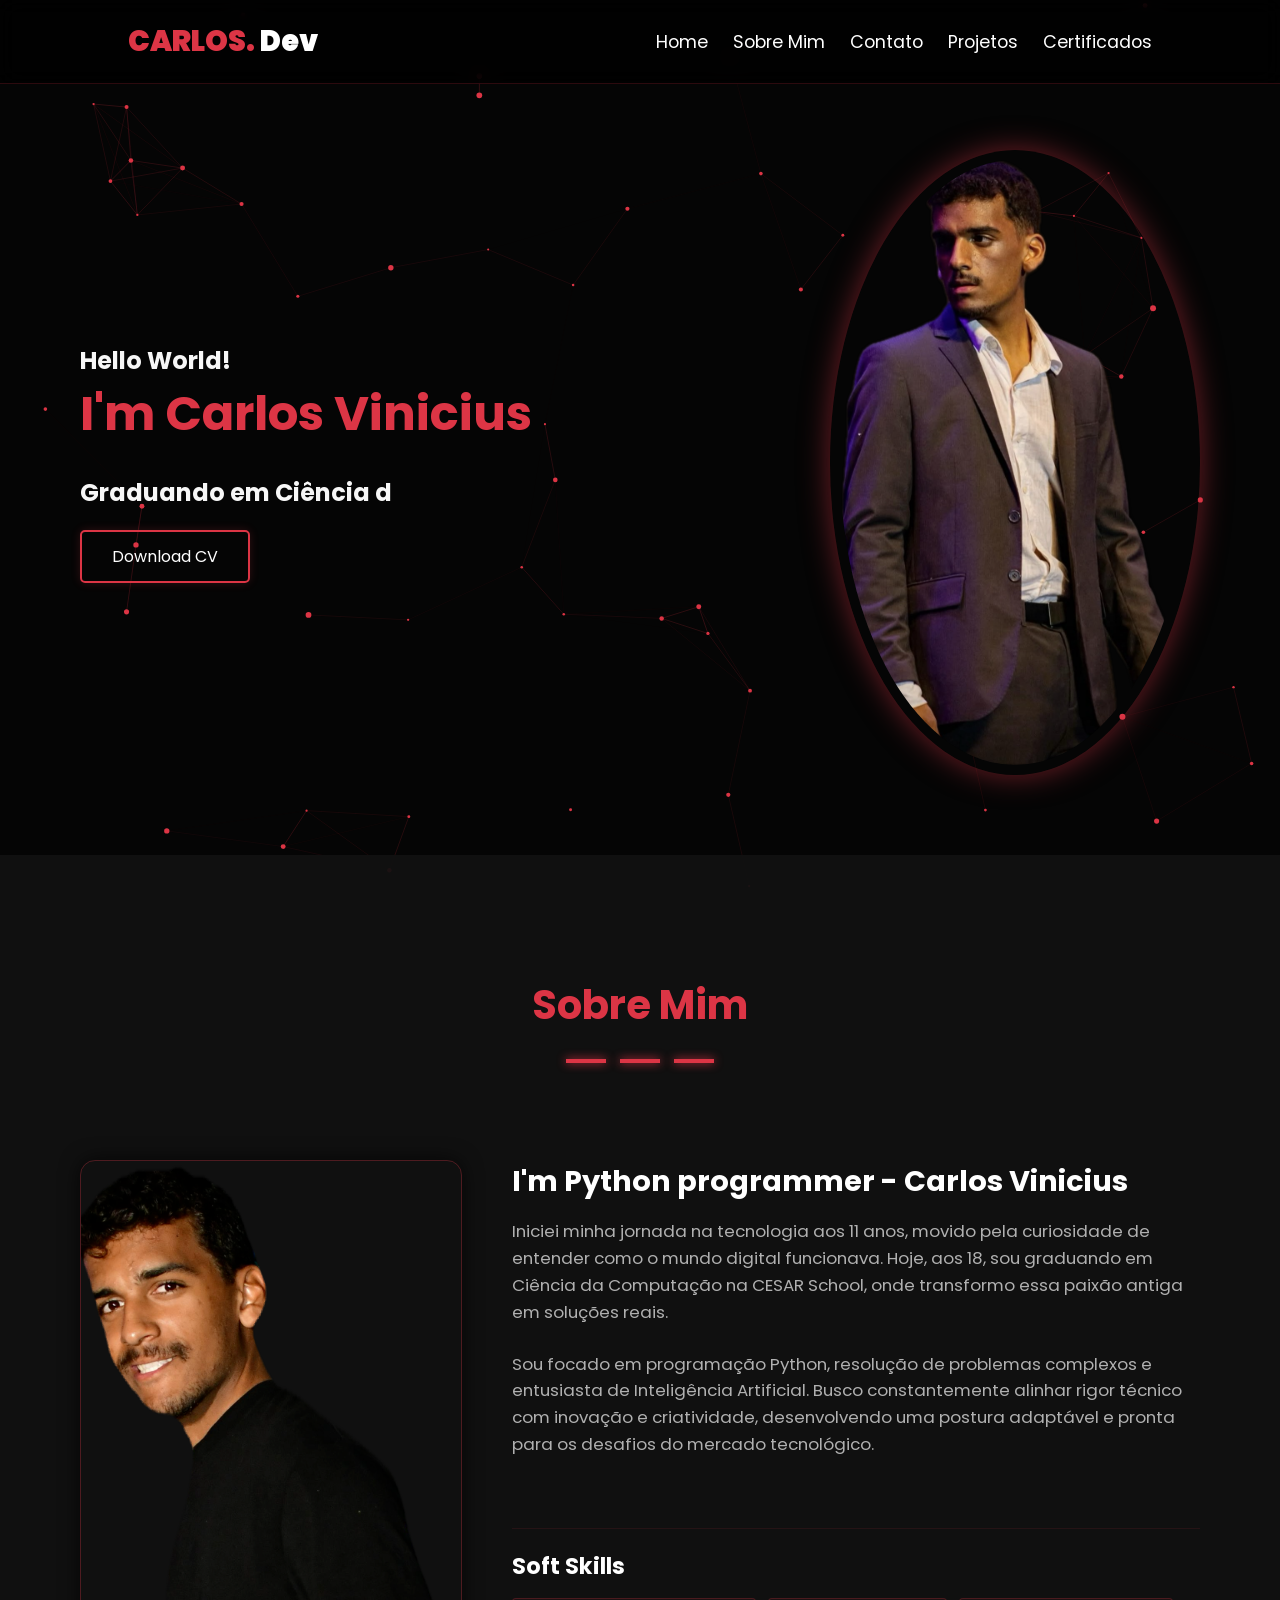
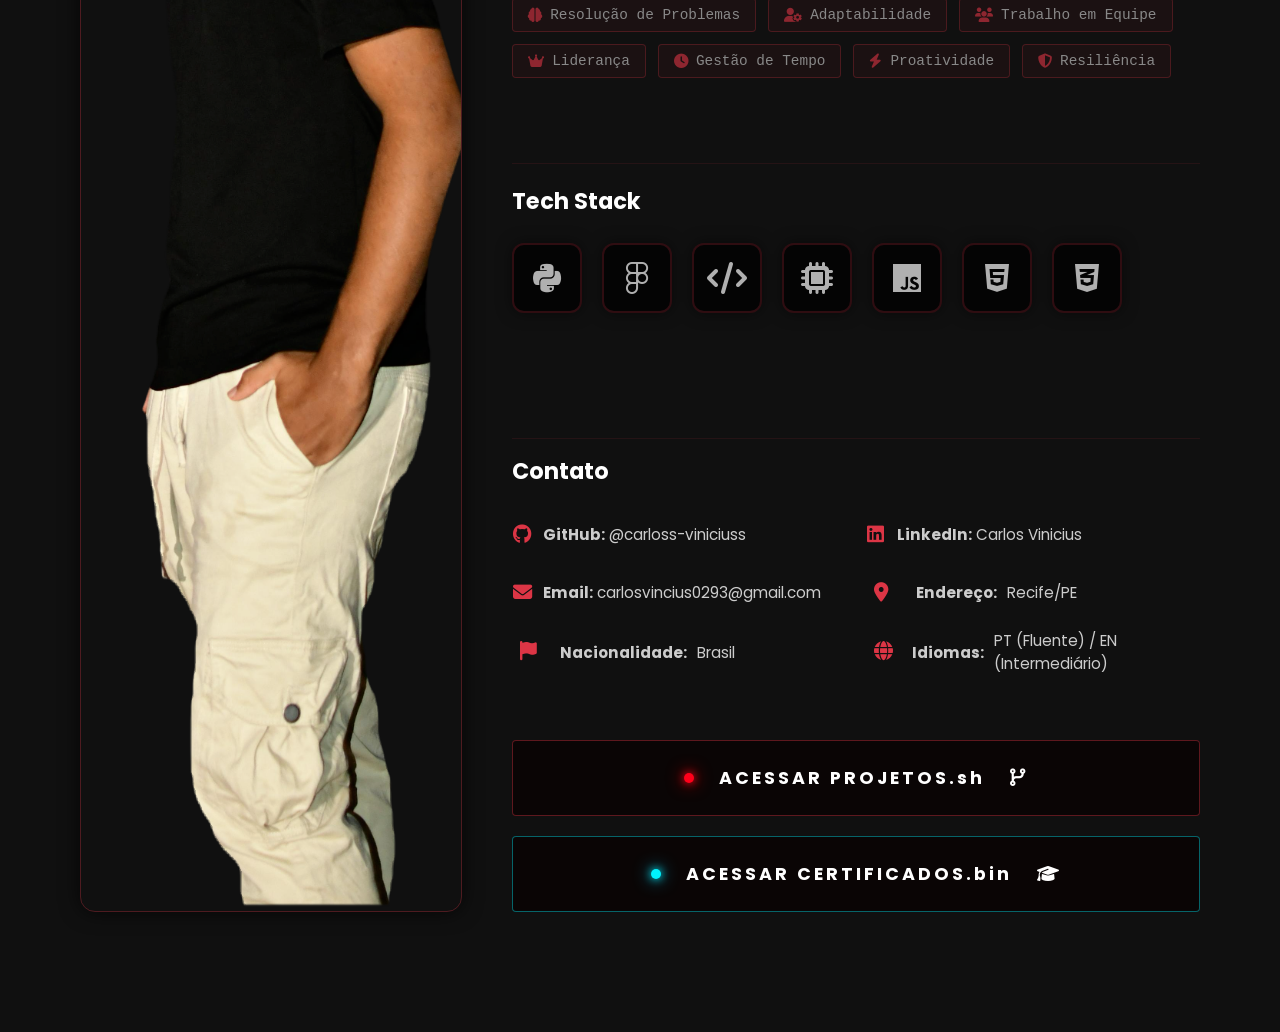
==== index.html @ eee38ee6 "ajuste no linkedin" ====
<!DOCTYPE html>
<html lang="pt-br">
<head>
    <meta charset="UTF-8">
    <meta name="viewport" content="width=device-width, initial-scale=1.0">
    <title>Portfólio | Carlos Vinicius</title>
    <link rel="stylesheet" href="style.css">
    <link rel="stylesheet" href="https://cdnjs.cloudflare.com/ajax/libs/font-awesome/6.4.2/css/all.min.css">
</head>

<body>
    <div class="page-overlay" id="pageOverlay">
        <div class="glitch-noise"></div>
        <div class="hacker-alert">SYSTEMA HACKEADO!_...</div>
    </div>

    <canvas id="cyber-bg"></canvas>

    <header>
        <h1>CARLOS. <span>Dev</span></h1>
        <nav>
            <ul class="navegacao-primaria">
                <li><a href="#home">Home</a></li>
                <li><a href="#alvo-sobre">Sobre Mim</a></li>
                <li><a href="#alvo-contato">Contato</a></li>
                <li><a href="projetos.html">Projetos</a></li>
                <li><a href="certificados.html">Certificados</a></li> 
            </ul>
        </nav>
    </header>

    <section id="home" aria-label="seção curriculo" class="section-div">
        <div>
            <h2>Hello World!</h2>
            <h1 class="digitando">I'm Carlos Vinicius</h1>
            <br>
            <h2 id="typed"></h2>
            <a href="#" class="btn-cv">Download CV</a>
        </div>
        <div class="foto-container">
            <img src="imagens/minhas fotos /1.PNG" alt="foto de perfil">
        </div>
    </section>

    <main>
        <article id="sobre" aria-label="seção sobre mim" class="sobre">
            
            <div class="sobre_titulo">
                <h1>Sobre Mim</h1>
                <div aria-label="Seção de botões">
                    <span></span>
                    <span></span>
                    <span></span>
                </div>
            </div>
            
            <div class="foto-container-sobre">
                <img src="imagens/minhas fotos /3.PNG" alt="minha foto">
            </div>

            <div class="sobre_conteudo">
                
                <div class="sobre_texto" id="sobre-texto-inicio">
                    
                    <div id="alvo-sobre" style="scroll-margin-top: 255px;"></div>
                    <h1>I'm Python programmer - Carlos Vinicius</h1>
                    <p>Iniciei minha jornada na tecnologia aos 11 anos, movido pela curiosidade de entender como o mundo digital funcionava. Hoje, aos 18, sou graduando em Ciência da Computação na CESAR School, onde transformo essa paixão antiga em soluções reais.</p>
                    <br>
                    <p>Sou focado em programação Python, resolução de problemas complexos e entusiasta de Inteligência Artificial. Busco constantemente alinhar rigor técnico com inovação e criatividade, desenvolvendo uma postura adaptável e pronta para os desafios do mercado tecnológico.</p>
                </div>
                
                <div class="skills-container" style="margin-top: 30px; margin-bottom: 15px;">
                    <h2 style="text-align: left; color: #fff; font-size: 1.4rem; margin-bottom: 15px;">Soft Skills</h2>
                    <div class="floating-icons" style="display: flex; flex-wrap: wrap; gap: 12px;">
                        <style>
                            .soft-skill-badge {
                                background: rgba(220, 53, 69, 0.05);
                                border: 1px solid rgba(220, 53, 69, 0.25);
                                color: #888;
                                padding: 8px 15px;
                                border-radius: 4px;
                                font-size: 0.9rem;
                                font-family: monospace;
                                transition: all 0.3s ease;
                                cursor: default;
                                display: inline-flex;
                                align-items: center;
                            }
                            .soft-skill-badge i {
                                color: rgba(220, 53, 69, 0.6);
                                margin-right: 8px;
                                transition: all 0.3s ease;
                            }
                            .soft-skill-badge:hover {
                                color: #fff !important;
                                background: rgba(220, 53, 69, 0.2) !important;
                                border-color: #dc3545 !important;
                                transform: translateY(-3px);
                                box-shadow: 0 0 12px rgba(220, 53, 69, 0.4);
                            }
                            .soft-skill-badge:hover i {
                                color: #ff4d5e !important;
                                text-shadow: 0 0 8px #dc3545;
                            }
                        </style>

                        <span class="soft-skill-badge"><i class="fa-solid fa-brain"></i> Resolução de Problemas</span>
                        <span class="soft-skill-badge"><i class="fa-solid fa-user-gear"></i> Adaptabilidade</span>
                        <span class="soft-skill-badge"><i class="fa-solid fa-users"></i> Trabalho em Equipe</span>
                        <span class="soft-skill-badge"><i class="fa-solid fa-crown"></i> Liderança</span>
                        <span class="soft-skill-badge"><i class="fa-solid fa-clock"></i> Gestão de Tempo</span>
                        <span class="soft-skill-badge"><i class="fa-solid fa-bolt"></i> Proatividade</span>
                        <span class="soft-skill-badge"><i class="fa-solid fa-shield-halved"></i> Resiliência</span>
                    </div>
                </div>

                <div class="skills-container" style="margin-bottom: 25px;">
                    <h2>Tech Stack</h2>
                    <div class="floating-icons">
                        <div class="icon-box" data-name="Python"><i class="fa-brands fa-python"></i></div>
                        <div class="icon-box" data-name="Figma"><i class="fa-brands fa-figma"></i></div>
                        <div class="icon-box" data-name="VS Code"><i class="fa-solid fa-code"></i></div>
                        <div class="icon-box" data-name="Arduino"><i class="fa-solid fa-microchip"></i></div>
                        <div class="icon-box" data-name="JavaScript"><i class="fa-brands fa-js"></i></div>
                        <div class="icon-box" data-name="HTML5"><i class="fa-brands fa-html5"></i></div>
                        <div class="icon-box" data-name="CSS3"><i class="fa-brands fa-css3-alt"></i></div>
                    </div>
                </div>
                
                <div id="alvo-contato" style="scroll-margin-top: 130px;"></div>

                <div class="skills-container" id="contato-inicio" style="border-top: 1px solid rgba(220, 53, 69, 0.1); padding-top: 15px; margin-top: 0px;">
                    <h2 style="text-align: left; color: #fff; font-size: 1.4rem;">Contato</h2>
                </div>
                
                <div class="sobre_info" style="border-top: none; padding-top: 0; margin-top: -35px;">
                    <style>
                        .contato-link {
                            color: inherit;
                            text-decoration: none;
                            transition: all 0.3s ease;
                            display: inline-flex;
                            align-items: center;
                            padding: 4px 8px;
                            border-radius: 4px;
                            border: 1px solid transparent;
                        }
                        .contato-link i {
                            margin-right: 10px !important; 
                            transition: all 0.3s ease;
                        }
                        .wpp-hover:hover {
                            color: #25d366 !important;
                            background: rgba(37, 211, 102, 0.1);
                            border-color: rgba(37, 211, 102, 0.4);
                            box-shadow: 0 0 10px rgba(37, 211, 102, 0.3);
                            transform: translateX(5px);
                        }
                        .wpp-hover:hover i {
                            color: #25d366 !important;
                            text-shadow: 0 0 8px #25d366;
                        }
                        .email-hover:hover {
                            color: #00bcff !important;
                            background: rgba(0, 188, 255, 0.1);
                            border-color: rgba(0, 188, 255, 0.4);
                            box-shadow: 0 0 10px rgba(0, 188, 255, 0.3);
                            transform: translateX(5px);
                        }
                        .email-hover:hover i {
                            color: #00bcff !important;
                            text-shadow: 0 0 8px #00bcff;
                        }
                    
                        .github-hover:hover {
                            color: #c9d1d9 !important;
                            background: rgba(137, 87, 229, 0.12);
                            border-color: #8957e5;
                            box-shadow: 0 0 12px rgba(137, 87, 229, 0.35);
                            transform: translateX(5px);
                        }

                        .github-hover:hover i {
                            color: #8957e5 !important;
                            text-shadow: 0 0 8px rgba(137, 87, 229, 0.5);
                        }

                        .linkedin-hover:hover {
                            color: #0A66C2 !important;
                            background: rgba(10,102,194,0.1);
                            border-color: rgba(10,102,194,0.4);
                            box-shadow: 0 0 10px rgba(10,102,194,0.3);
                            transform: translateX(5px);
                        }

                        .linkedin-hover:hover i {
                            color: #0A66C2 !important;
                            text-shadow: 0 0 8px #0A66C2;
                        }
                        </style>

                        <p style="margin-left: -8px; margin-bottom: 5px;">
                            <a href="https://github.com/carloss-viniciuss"
                            target="_blank"
                            rel="noopener noreferrer"
                            class="contato-link github-hover"
                            title="GitHub">
                                <i class="fa-brands fa-github"></i>
                                <strong>GitHub:</strong>&nbsp;@carloss-viniciuss
                            </a>
                        </p>

                        <p style="margin-left: -8px; margin-bottom: 5px;">
                            <a href="https://www.linkedin.com/in/carlos-viniciuss"
                            target="_blank"
                            rel="noopener noreferrer"
                            class="contato-link linkedin-hover"
                            title="LinkedIn">
                                <i class="fa-brands fa-linkedin"></i>
                                <strong>LinkedIn:</strong>&nbsp;Carlos Vinicius
                            </a>
                        </p>

                        <p style="margin-left: -8px; margin-top: 0;">
                            <a href="mailto:carlosvincius0293@gmail.com"
                            target="_blank"
                            rel="noopener noreferrer"
                            class="contato-link email-hover"
                            title="Enviar E-mail">
                                <i class="fa-solid fa-envelope"></i>
                                <strong>Email:</strong>&nbsp;carlosvincius0293@gmail.com
                            </a>
                        </p>
                        
                        <p style="padding-left: 8px;"><i class="fa-solid fa-location-dot" style="margin-right: 12px;"></i> <strong>Endereço:</strong>Recife/PE</p>
                        <p style="padding-left: 8px;"><i class="fa-solid fa-flag" style="margin-right: 10px;"></i> <strong>Nacionalidade:</strong> Brasil</p>
                        <p style="padding-left: 8px;"><i class="fa-solid fa-globe" style="margin-right: 9px;"></i> <strong>Idiomas:</strong> PT (Fluente) / EN (Intermediário)</p>


            </div>

            <div class="projetos-actions" style="margin-top: 25px;">
                    <a href="projetos.html" class="btn-tatico-hub">
                        <span class="btn-led"></span>
                        <span class="btn-text">ACESSAR PROJETOS.sh</span>
                        <i class="fa-solid fa-code-branch"></i>
                    </a>

                    <a href="certificados.html" class="btn-tatico-hub btn-secundario-cyber">
                        <span class="btn-led led-azul"></span>
                        <span class="btn-text">ACESSAR CERTIFICADOS.bin</span>
                        <i class="fa-solid fa-graduation-cap"></i>
                    </a>
                </div>

            </div> 
        </article>
    </main>

    <script src="script.js"></script>
</body>
</html>
---- style.css ----
/* ==========================================================================
   MINHAS CONFIGURAÇÕES GERAIS E RESET DE PADDING/MARGIN
   ========================================================================== */
@import url('https://fonts.googleapis.com/css2?family=Poppins:wght=200;300;400;700;900&display=swap');

* {
    padding: 0;
    margin: 0;
    box-sizing: border-box; /* Garante que a borda e o padding não quebrem a largura dos elementos */
    list-style: none; /* Arranca aquelas bolinhas feias de listas (ul) */
    text-decoration: none; /* Remove o sublinhado padrão de links (a) */
    font-family: 'Poppins', sans-serif; /* Minha fonte principal do site */
    scroll-behavior: smooth; /* Deixa o efeito de rolagem da tela suave ao clicar no menu */
}

body {
    background-color: #050505; /* Fundo quase totalmente preto para destacar o tema dark */
    color: #fff; /* Texto padrão branco */
    overflow-x: hidden; /* Evita que o site crie aquela barra de rolagem horizontal horrorosa */
}

/* ==========================================================================
   MEU CANVAS DE FUNDO (PARTÍCULAS GERADAS VIA JS)
   ========================================================================== */
#cyber-bg {
    position: fixed; /* Fixa o fundo na tela para ele não rodar junto com o scroll */
    top: 0;
    left: 0;
    width: 100vw;
    height: 100vh;
    z-index: -1; /* Joga para trás de absolutamente tudo no site */
    pointer-events: none; /* Faz o mouse ignorar o canvas (consegue clicar nos links por cima dele) */
}

/* ==========================================================================
   HEADER (BARRA DE NAVEGAÇÃO SUPERIOR FIXED)
   ========================================================================== */
header {
    background-color: rgba(0, 0, 0, 0.8); /* Fundo preto com transparência para o efeito blur */
    backdrop-filter: blur(10px); /* Efeito de vidro jateado (desfoca o que passa por trás) */
    padding: 20px 10%; /* Espaçamento interno nas laterais para alinhar o conteúdo */
    display: flex;
    align-items: center;
    justify-content: space-between; /* Joga a logo para a esquerda e o menu para a direita */
    position: fixed; /* Deixa o menu grudado no topo ao rolar a página */
    top: 0;
    width: 100%;
    z-index: 100; /* Garante que o menu sempre fique por cima do resto do conteúdo */
    border-bottom: 1px solid rgba(220, 53, 69, 0.2); /* Linha vermelha bem sutil no fundo do menu */
}

header h1 {
    color: #dc3545; /* Cor vermelha principal do meu portfólio */
    font-size: 1.8rem;
    font-weight: 900; /* Deixa a fonte bem grossa e marcante */
}

header span {
    color: #fff; /* Parte ".Dev" da logo em branco */
}

header .navegacao-primaria {
    display: flex;
    gap: 25px; /* Espaço exato entre cada link do menu */
}

header .navegacao-primaria li a {
    color: #fff;
    font-size: 1.1rem;
    position: relative;
    padding: 5px 0;
    transition: color 0.3s; /* Suaviza a troca de cor no hover */
}

/* Efeito futurista de linha neon que expande debaixo do menu */
header .navegacao-primaria li a::after {
    content: '';
    position: absolute;
    width: 0; /* Começa zerada (invisível) */
    height: 20px;
    bottom: -2px;
    left: 0;
    background-color: #dc3545;
    transition: all 0.3s ease-in-out; /* Controla a velocidade da expansão */
    z-index: -1;
    opacity: 0;
}

header .navegacao-primaria li a:hover {
    color: #fff;
}

/* Quando passa o mouse, a linha do menu estica até 100% e ganha brilho */
header .navegacao-primaria li a:hover::after {
    width: 100%;
    height: 2px;
    opacity: 1;
    box-shadow: 0 0 10px #dc3545; /* Brilho neon na linha */
}

/* ==========================================================================
   SEÇÃO HOME (BOAS-VINDAS E APRESENTAÇÃO PRINCIPAL)
   ========================================================================== */
.section-div {
    animation: inicializar .7s forwards; /* Dispara a animação de surgir de cima para baixo */
    display: flex;
    justify-content: space-between;
    align-items: center;
    max-width: 1200px;
    margin: 0 auto;
    padding: 150px 40px 80px 40px; /* Padding de 150px no topo para o menu fixo não cobrir as frases */
    min-height: 80vh;
}

.section-div div h2 {
    font-weight: 700;
    color: #f7f7f7;
}

.section-div .digitando {
    color: #dc3545;
    font-size: 3rem;
}

/* Meu botão clássico de Download de Currículo */
.btn-cv {
    display: inline-block;
    margin-top: 20px;
    color: #fff;
    padding: 12px 30px;
    border-radius: 5px;
    border: 2px solid #dc3545;
    background: transparent;
    transition: 0.3s;
    box-shadow: 0 0 10px rgba(220, 53, 69, 0.2); /* Sombra interna vermelha de leve */
}

/* Efeito de preenchimento e elevação do botão ao passar o mouse */
.btn-cv:hover {
    background-color: #dc3545;
    box-shadow: 0 0 20px #dc3545; /* Brilho expande no hover */
    transform: translateY(-3px); /* Sobe o botão em 3 pixels (efeito flutuante) */
}

/* Efeito de pulso neon na moldura da minha foto redonda */
.foto-container {
    position: relative;
    border-radius: 50%;
    padding: 10px;
    box-shadow: 0 0 30px rgba(220, 53, 69, 0.5);
    animation: pulsoNeon 3s infinite ease-in-out; /* Faz o brilho pulsar infinitamente */
}

.foto-container img {
    max-width: 350px;
    border-radius: 50%;
    display: block;
}

/* ==========================================================================
   SEÇÃO SOBRE MIM e ARTIGOS DE CONTEÚDO
   ========================================================================== */
main {
    background-color: rgba(17, 17, 17, 0.95); /* Fundo um pouco mais claro que o body para criar camadas */
    padding: 80px 0;
}

.sobre {
    max-width: 1200px;
    margin: 0 auto;
    display: grid;
    grid-template-columns: 1fr 1.8fr; /* Divide em duas colunas assimétricas (foto menor, textos maiores) */
    gap: 50px;
    padding: 40px;
    align-items: stretch; /* Garante que os blocos fiquem emparelhados de forma simétrica */
}

.sobre_titulo {
    grid-column: 1 / -1; /* Força o título a ocupar as duas colunas do grid (centralizado no topo) */
    text-align: center;
    margin-bottom: 40px;
}

.sobre_titulo h1 {
    font-size: 2.5rem;
    color: #dc3545;
    margin-bottom: 10px;
}

/* Aqueles tracinhos de detalhe decorativo abaixo do título da seção */
.sobre_titulo span {
    display: inline-block;
    height: 4px;
    width: 40px;
    background-color: #dc3545;
    margin: 0 5px;
    box-shadow: 0 0 10px #dc3545;
}

/* Estilização da foto de perfil quadrada de dentro do Sobre Mim */
.foto-container-sobre img {
    width: 100%;
    height: 100%;
    object-fit: cover; /* Recorta e adapta a imagem para não distorcer o rosto */
    object-position: center;
    border-radius: 15px;
    border: 1px solid rgba(220, 53, 69, 0.3);
    box-shadow: 0 0 20px rgba(0, 0, 0, 0.7);
}

.sobre_conteudo {
    display: flex;
    flex-direction: column;
    gap: 40px; /* Organiza os blocos internos em pilha vertical com espaçamento constante */
}

.sobre_texto h1 {
    font-size: 1.8rem;
    color: #fff;
    margin-bottom: 15px;
}

.sobre_texto p {
    color: #b0b0b0; /* Tom cinza claro para a leitura dos parágrafos ficar confortável */
    line-height: 1.6; /* Aumenta o espaçamento entre as linhas do texto */
    font-size: 1.05rem;
}

/* Painel de dados pessoais (Telefone, e-mail, etc) organizado em duas colunas */
.sobre_info {
    display: grid;
    grid-template-columns: 1fr 1fr; /* Divide os dados em duas colunas de tamanhos iguais */
    gap: 20px;
    border-top: 1px solid rgba(220, 53, 69, 0.1); /* Divisor sutil no topo do bloco */
    padding-top: 20px;
}

.sobre_info p {
    font-size: 0.95rem;
    color: #ccc;
    display: flex;
    align-items: center;
    gap: 10px;
}

.sobre_info i {
    color: #dc3545; /* Ícones dos dados de contato em vermelho */
    font-size: 1.2rem;
    width: 20px; /* Fixa uma largura para os textos começarem todos na mesma coluna horizontal */
}

/* ==========================================================================
   MEUS CONTAINERS DE SKILLS (TECH STACK / HARD SKILLS)
   ========================================================================== */
.skills-container {
    margin-top: 10px;
    border-top: 1px solid rgba(220, 53, 69, 0.1);
    padding-top: 20px;
}

.skills-container h2 {
    color: #fff;
    font-size: 1.4rem;
    margin-bottom: 25px;
    text-align: left;
}

.floating-icons {
    display: flex;
    justify-content: flex-start;
    gap: 20px;
    flex-wrap: wrap; /* Permite que os ícones quebrem de linha se a tela for pequena */
    padding-bottom: 20px;
}

/* Caixinhas escuras individuais onde ficam as marcas das tecnologias (Python, JS, etc) */
.icon-box {
    background: rgba(0, 0, 0, 0.7);
    border: 2px solid rgba(220, 53, 69, 0.2);
    border-radius: 12px;
    width: 70px;
    height: 70px;
    display: flex;
    justify-content: center;
    align-items: center;
    position: relative;
    box-shadow: 0 0 15px rgba(0, 0, 0, 0.5);
    transition: all 0.4s ease;
    cursor: pointer;
    animation: flutuar 4s ease-in-out infinite; /* Efeito eterno de flutuação em onda */
}

.icon-box i {
    font-size: 2rem;
    color: #b0b0b0; /* Ícones começam cinza e sem brilho */
    transition: all 0.3s ease;
}

/* Efeito de acendimento neon ao passar o mouse na caixinha da skill */
.icon-box:hover {
    border-color: #dc3545; /* Acende a borda em vermelho */
    box-shadow: 0 0 20px rgba(220, 53, 69, 0.6); /* Cria o reflexo vermelho em volta */
    transform: scale(1.1) translateY(-5px) !important; /* Aumenta e sobe o card na marra */
}

.icon-box:hover i {
    color: #dc3545; /* O logo da tecnologia fica vermelho */
    text-shadow: 0 0 8px #dc3545; /* Brilho neon interno no próprio ícone */
}

/* Cria aquela tag flutuante com o nome da skill que aparece abaixo do card no hover */
.icon-box::after {
    content: attr(data-name); /* Puxa o texto direto do atributo 'data-name' que configurei no HTML */
    position: absolute;
    bottom: -25px;
    font-size: 0.75rem;
    color: #dc3545;
    opacity: 0; /* Começa invisível */
    transition: 0.3s;
    font-weight: 700;
}

.icon-box:hover::after {
    opacity: 1; /* Torna o texto legível no hover */
}

/* Truque de delay: descompassa o tempo da animação de cada card para criar o efeito de onda fluida */
.icon-box:nth-child(1) { animation-delay: 0s; }
.icon-box:nth-child(2) { animation-delay: 0.4s; }
.icon-box:nth-child(3) { animation-delay: 0.8s; }
.icon-box:nth-child(4) { animation-delay: 1.2s; }
.icon-box:nth-child(5) { animation-delay: 1.6s; }
.icon-box:nth-child(6) { animation-delay: 2s; }
.icon-box:nth-child(7) { animation-delay: 2.4s; }

/* ==========================================================================
   ESTILO DO BOTÃO ANTIGO DE PROJETOS (Mantido para compatibilidade histórica do tema)
   ========================================================================== */
.projetos-link-container {
    margin-top: 30px;
    border-top: 1px solid rgba(220, 53, 69, 0.1);
    padding-top: 30px;
    width: 100%;
}

.btn-projetos-grande {
    display: flex;
    align-items: center;
    justify-content: center;
    gap: 15px;
    width: 100%;
    padding: 22px;
    background: rgba(220, 53, 69, 0.03);
    border: 2px solid #dc3545;
    border-radius: 12px;
    color: #fff;
    font-size: 1.25rem;
    font-weight: 700;
    letter-spacing: 2px;
    transition: all 0.4s ease;
    box-shadow: 0 0 15px rgba(220, 53, 69, 0.15);
    cursor: pointer;
}

.btn-projetos-grande i {
    font-size: 1.4rem;
    color: #dc3545;
    transition: all 0.4s ease;
}

.btn-projetos-grande:hover {
    background: #dc3545;
    box-shadow: 0 0 30px #dc3545;
    transform: translateY(-4px);
}

.btn-projetos-grande:hover i {
    color: #fff;
}

/* ==========================================================================
   MINHAS MARGENS TÁTICAS PARA AJUSTAR O ALVO DOS LINKS DE SCROLL INTERNO
   ========================================================================== */
/* Evita que o cabeçalho fixo tampe o início dos títulos ao usar links com '#' */
#alvo-sobre {
    display: block;
    position: relative;
    scroll-margin-top: 140px; 
}

#alvo-contato {
    display: block;
    position: relative;
    scroll-margin-top: 250px; 
}

/* ==========================================================================
   ESTRUTURA DO GLITCH SCREEN: MEU SISTEMA DE TRANSIÇÃO HACKER TERMINAL
   ========================================================================== */
.page-overlay {
    position: fixed;
    inset: 0;
    z-index: 99999; /* Fica acima de qualquer menu ou elemento do site */
    background: transparent;
    pointer-events: none; /* Bloqueado por padrão para conseguir mexer no site normalmente */
    overflow: hidden;
    transition: background 0.2s ease;
}

/* Injetado via JavaScript quando o usuário clica para mudar de página */
.page-overlay.ativo {
    background: #020202; /* Escurece a tela totalmente */
    pointer-events: all; /* Trava todos os cliques do usuário no site (indisponibiliza o sistema) */
}

/* Efeito de linhas horizontais de TV velha e ruído cromático analógico */
.glitch-noise {
    position: absolute;
    inset: 0;
    background: linear-gradient(rgba(18, 16, 16, 0) 50%, rgba(0, 0, 0, 0.25) 50%), 
                linear-gradient(90deg, rgba(255, 0, 0, 0.06), rgba(0, 255, 0, 0.02), rgba(0, 0, 255, 0.06));
    background-size: 100% 4px, 6px 100%; /* Tamanho das linhas de interferência */
    opacity: 0;
}

.page-overlay.ativo .glitch-noise {
    opacity: 1;
    animation: noise-move 0.2s infinite; /* Faz a estática se mover freneticamente */
}

/* Centralização perfeita do painel de aviso de invasão de sistema */
.hacker-alert {
    position: absolute;
    top: 50%; left: 50%;
    transform: translate(-50%, -50%) scale(0.8);
    font-family: 'Courier New', Courier, monospace; /* Fonte estilo terminal de comandos */
    font-size: 2.2rem;
    color: #ff001a;
    font-weight: bold;
    text-shadow: 0 0 15px #ff001a;
    letter-spacing: 5px;
    opacity: 0;
    text-transform: uppercase;
    z-index: 999999;
}

/* Disparado junto com a ativação do blackout */
.page-overlay.ativo .hacker-alert {
    opacity: 1;
    transform: translate(-50%, -50%) scale(1);
    animation: flash-text 0.15s infinite alternate; /* Faz o aviso piscar em ritmo de curto-circuito */
}

/* Injetado no <body> via JS para chacoalhar a tela e mudar as cores do site na hora do clique */
.body-glitch-active {
    animation: screen-shake 0.3s cubic-bezier(.36,.07,.19,.97) both infinite;
    transform: translate3d(0, 0, 0);
    backface-visibility: hidden;
    filter: invert(0.1) sepia(0.2) saturate(2) hue-rotate(330deg); /* Altera radicalmente a paleta de cores para o vermelho instável */
}

/* ==========================================================================
   CONTEÚDO FINAL: MEUS BOTÕES TÁTICOS GIGANTES DE PROJETOS E CERTIFICADOS
   ========================================================================== */

/* Caixa mãe que empilha verticalmente os botões .sh e .bin */
.projetos-actions {
    display: flex;
    flex-direction: column; 
    align-items: center;    
    gap: 20px;              
    margin-top: 60px; 
    width: 100%; 
}

/* DNA base dos dois botões de navegação avançada do portfólio */
.btn-tatico-hub {
    display: inline-flex;
    align-items: center;
    justify-content: center; 
    gap: 25px; 
    padding: 24px 40px; 
    background: rgba(10, 5, 5, 0.9);
    border: 1px solid rgba(220, 53, 69, 0.4);
    color: #fff;
    text-decoration: none;
    font-family: 'Courier New', Courier, monospace; /* Aparência de console militar/hacker */
    font-size: 1.1rem; 
    font-weight: bold;
    letter-spacing: 3px; 
    border-radius: 4px;
    position: relative;
    transition: all 0.3s ease;
    width: 100%;       
    max-width: 750px; /* Impede os botões de estourarem o tamanho estético ideal em monitores ultra-wide */
    box-sizing: border-box;
}

/* Comportamentos do Botão 1: Projetos.sh (Tema Vermelho) */
.btn-tatico-hub:not(.btn-secundario-cyber):hover {
    border-color: #ff001a;
    box-shadow: 0 0 25px rgba(255, 0, 26, 0.25);
    transform: translateY(-2px);
}

/* Comportamentos do Botão 2: Certificados.bin (Tema Azul Ciano Futurista) */
.btn-secundario-cyber {
    border-color: rgba(0, 242, 254, 0.4);
}

.btn-secundario-cyber:hover {
    border-color: #00f2fe;
    box-shadow: 0 0 25px rgba(0, 242, 254, 0.25);
    transform: translateY(-2px);
}

/* ==========================================================================
   SISTEMA DE LEDS NEON EMBUTIDOS NOS BOTÕES (MECÂNICA DE RENDER DO TEMA)
   ========================================================================== */

/* LED Vermelho padrão do painel */
.btn-led {
    width: 10px; 
    height: 10px;
    background: #ff001a;
    border-radius: 50%;
    box-shadow: 0 0 8px #ff001a, 0 0 18px #ff0000; /* Camada dupla de neon para intensificar a emissão de luz */
    animation: pulse-led 1.5s infinite alternate;
    transition: all 0.3s ease;
}

/* Sobrecarga do LED vermelho ao passar o mouse: a lâmpada esquenta para branco e o neon explode de brilho */
.btn-tatico-hub:not(.btn-secundario-cyber):hover .btn-led {
    background: #fff; 
    box-shadow: 0 0 12px #ff001a, 0 0 25px #ff0000, 0 0 40px #ff0000;
}

/* LED Ciano do painel de certificados */
.btn-led.led-azul {
    background: #00f2fe;
    box-shadow: 0 0 8px #00f2fe, 0 0 18px #00c6ff;
}

/* Sobrecarga do LED azul no hover do botão de certificados */
.btn-secundario-cyber:hover .led-azul {
    background: #fff; 
    box-shadow: 0 0 12px #00f2fe, 0 0 25px #00f2fe, 0 0 40px #00c6ff;
}

/* ==========================================================================
   LÓGICA MATEMÁTICA E TIMING DAS ANIMAÇÕES (KEYFRAMES)
   ========================================================================== */

/* Cria o efeito levitando suave dos cards de tecnologia */
@keyframes flutuar {
    0%, 100% { transform: translateY(0); }
    50% { transform: translateY(-8px); } /* Sobe 8px de forma amortecida */
}

/* Efeito de queda controlada e ganho de opacidade para carregar a home */
@keyframes inicializar {
    from { opacity: 0; transform: translateY(-30px); }
    to { opacity: 1; transform: translateY(0); }
}

/* Controle do pulso radial da minha foto principal */
@keyframes pulsoNeon {
    0%, 100% { box-shadow: 0 0 20px rgba(220, 53, 69, 0.4); transform: scale(1); }
    50% { box-shadow: 0 0 40px rgba(220, 53, 69, 0.8); transform: scale(1.02); }
}

/* Coordenadas aleatórias 3D para chacoalhar violentamente o site no efeito de quebra de sistema */
@keyframes screen-shake {
    10%, 90% { transform: translate3d(-2px, 1px, 0) rotate(0.5deg); }
    20%, 80% { transform: translate3d(4px, -2px, 0) rotate(-0.5deg); }
    30%, 50%, 70% { transform: translate3d(-5px, 3px, 0) scale(1.01); }
    40%, 60% { transform: translate3d(5px, -1px, 0) rotate(1deg); }
}

/* Deslocamento infinito da textura de estática e ruído analógico */
@keyframes noise-move {
    0% { background-position: 0 0; }
    100% { background-position: 10px 20px; }
}

/* Controle do piscado de luz e sombra do alerta de invasão */
@keyframes flash-text {
    0% { opacity: 0.2; text-shadow: 0 0 5px #ff001a; }
    100% { opacity: 1; text-shadow: 0 0 20px #ff001a, 0 0 30px #ff0000; }
}

/* Escalonamento sutil e variação de brilho das lâmpadas de LED quando em repouso */
@keyframes pulse-led {
    0% { opacity: 0.5; transform: scale(0.95); }
    100% { opacity: 1; transform: scale(1.05); }
}
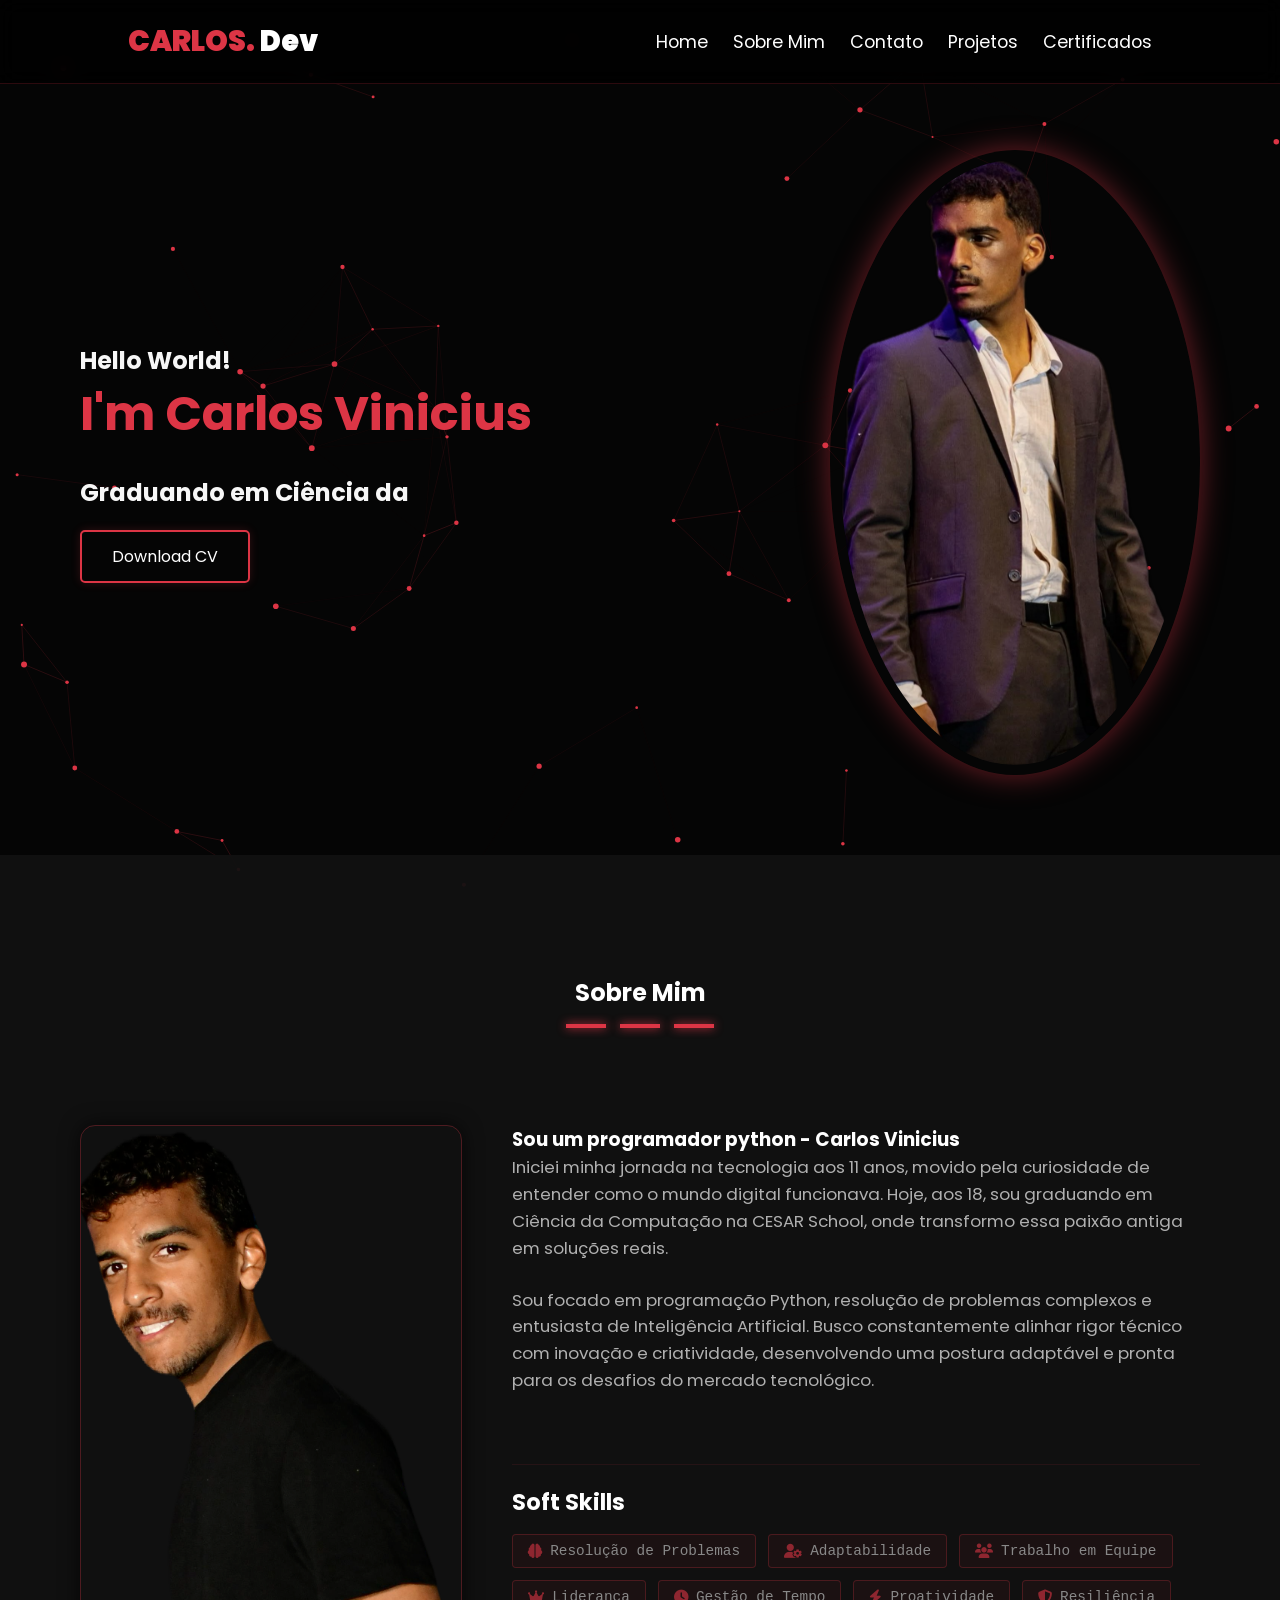
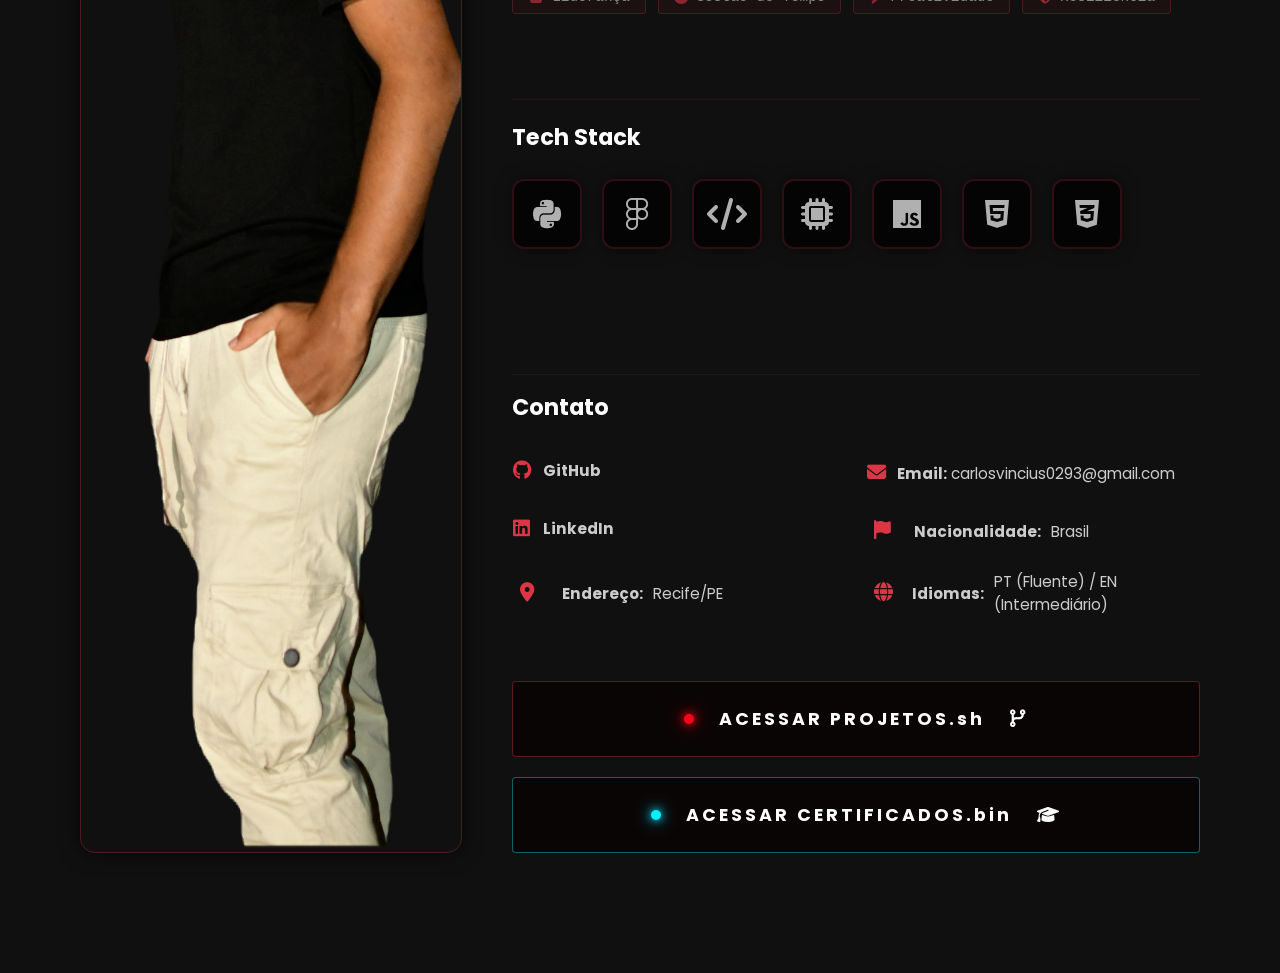
==== commit 29e54c40: "correçao de erros" ====
--- a/index.html
+++ b/index.html
@@ -32,13 +32,13 @@
     <section id="home" aria-label="seção curriculo" class="section-div">
         <div>
             <h2>Hello World!</h2>
-            <h1 class="digitando">I'm Carlos Vinicius</h1>
+            <h2 class="digitando">I'm Carlos Vinicius</h3>
             <br>
             <h2 id="typed"></h2>
             <a href="#" class="btn-cv">Download CV</a>
         </div>
         <div class="foto-container">
-            <img src="imagens/minhas fotos /1.PNG" alt="foto de perfil">
+            <img src="imagens/minhas_fotos /1.PNG" alt="foto de perfil">
         </div>
     </section>
 
@@ -46,8 +46,8 @@
         <article id="sobre" aria-label="seção sobre mim" class="sobre">
             
             <div class="sobre_titulo">
-                <h1>Sobre Mim</h1>
-                <div aria-label="Seção de botões">
+                <h2>Sobre Mim</h1>
+               <div role="group" aria-label="Seção de botões">
                     <span></span>
                     <span></span>
                     <span></span>
@@ -55,7 +55,7 @@
             </div>
             
             <div class="foto-container-sobre">
-                <img src="imagens/minhas fotos /3.PNG" alt="minha foto">
+                <img src="imagens/minhas_fotos /3.PNG" alt="minha foto">
             </div>
 
             <div class="sobre_conteudo">
@@ -63,7 +63,7 @@
                 <div class="sobre_texto" id="sobre-texto-inicio">
                     
                     <div id="alvo-sobre" style="scroll-margin-top: 255px;"></div>
-                    <h1>I'm Python programmer - Carlos Vinicius</h1>
+                    <h3>Sou um programador python - Carlos Vinicius</h3>
                     <p>Iniciei minha jornada na tecnologia aos 11 anos, movido pela curiosidade de entender como o mundo digital funcionava. Hoje, aos 18, sou graduando em Ciência da Computação na CESAR School, onde transformo essa paixão antiga em soluções reais.</p>
                     <br>
                     <p>Sou focado em programação Python, resolução de problemas complexos e entusiasta de Inteligência Artificial. Busco constantemente alinhar rigor técnico com inovação e criatividade, desenvolvendo uma postura adaptável e pronta para os desafios do mercado tecnológico.</p>
@@ -72,39 +72,7 @@
                 <div class="skills-container" style="margin-top: 30px; margin-bottom: 15px;">
                     <h2 style="text-align: left; color: #fff; font-size: 1.4rem; margin-bottom: 15px;">Soft Skills</h2>
                     <div class="floating-icons" style="display: flex; flex-wrap: wrap; gap: 12px;">
-                        <style>
-                            .soft-skill-badge {
-                                background: rgba(220, 53, 69, 0.05);
-                                border: 1px solid rgba(220, 53, 69, 0.25);
-                                color: #888;
-                                padding: 8px 15px;
-                                border-radius: 4px;
-                                font-size: 0.9rem;
-                                font-family: monospace;
-                                transition: all 0.3s ease;
-                                cursor: default;
-                                display: inline-flex;
-                                align-items: center;
-                            }
-                            .soft-skill-badge i {
-                                color: rgba(220, 53, 69, 0.6);
-                                margin-right: 8px;
-                                transition: all 0.3s ease;
-                            }
-                            .soft-skill-badge:hover {
-                                color: #fff !important;
-                                background: rgba(220, 53, 69, 0.2) !important;
-                                border-color: #dc3545 !important;
-                                transform: translateY(-3px);
-                                box-shadow: 0 0 12px rgba(220, 53, 69, 0.4);
-                            }
-                            .soft-skill-badge:hover i {
-                                color: #ff4d5e !important;
-                                text-shadow: 0 0 8px #dc3545;
-                            }
-                        </style>
-
-                        <span class="soft-skill-badge"><i class="fa-solid fa-brain"></i> Resolução de Problemas</span>
+                         <span class="soft-skill-badge"><i class="fa-solid fa-brain"></i> Resolução de Problemas</span>
                         <span class="soft-skill-badge"><i class="fa-solid fa-user-gear"></i> Adaptabilidade</span>
                         <span class="soft-skill-badge"><i class="fa-solid fa-users"></i> Trabalho em Equipe</span>
                         <span class="soft-skill-badge"><i class="fa-solid fa-crown"></i> Liderança</span>
@@ -134,107 +102,44 @@
                 </div>
                 
                 <div class="sobre_info" style="border-top: none; padding-top: 0; margin-top: -35px;">
-                    <style>
-                        .contato-link {
-                            color: inherit;
-                            text-decoration: none;
-                            transition: all 0.3s ease;
-                            display: inline-flex;
-                            align-items: center;
-                            padding: 4px 8px;
-                            border-radius: 4px;
-                            border: 1px solid transparent;
-                        }
-                        .contato-link i {
-                            margin-right: 10px !important; 
-                            transition: all 0.3s ease;
-                        }
-                        .wpp-hover:hover {
-                            color: #25d366 !important;
-                            background: rgba(37, 211, 102, 0.1);
-                            border-color: rgba(37, 211, 102, 0.4);
-                            box-shadow: 0 0 10px rgba(37, 211, 102, 0.3);
-                            transform: translateX(5px);
-                        }
-                        .wpp-hover:hover i {
-                            color: #25d366 !important;
-                            text-shadow: 0 0 8px #25d366;
-                        }
-                        .email-hover:hover {
-                            color: #00bcff !important;
-                            background: rgba(0, 188, 255, 0.1);
-                            border-color: rgba(0, 188, 255, 0.4);
-                            box-shadow: 0 0 10px rgba(0, 188, 255, 0.3);
-                            transform: translateX(5px);
-                        }
-                        .email-hover:hover i {
-                            color: #00bcff !important;
-                            text-shadow: 0 0 8px #00bcff;
-                        }
+                    <p style="margin-left: -8px; margin-bottom: 5px;">
+                        <a href="https://github.com/carloss-viniciuss"
+                        target="_blank"
+                        rel="noopener noreferrer"
+                        class="contato-link github-hover"
+                        title="GitHub">
+                            <i class="fa-brands fa-github"></i>
+                            <strong>GitHub</strong>&nbsp;
+                        </a>
+                    </p>
+                    <p style="margin-left: -8px; margin-top: 0;">
+                        <a href="mailto:carlosvincius0293@gmail.com"
+                        target="_blank"
+                        rel="noopener noreferrer"
+                        class="contato-link email-hover"
+                        title="Enviar E-mail">
+                        <i class="fa-solid fa-envelope"></i>
+                        <strong>Email:</strong>&nbsp;carlosvincius0293@gmail.com
+                    </a>
+                </p>
+                    <p style="margin-left: -8px; margin-bottom: 5px;">
+                        <a href="https://www.linkedin.com/in/carlos-viniciuss"
+                        target="_blank"
+                        rel="noopener noreferrer"
+                        class="contato-link linkedin-hover"
+                        title="LinkedIn">
+                            <i class="fa-brands fa-linkedin"></i>
+                            <strong>LinkedIn</strong>&nbsp;
+                        </a>
+                    </p>
                     
-                        .github-hover:hover {
-                            color: #c9d1d9 !important;
-                            background: rgba(137, 87, 229, 0.12);
-                            border-color: #8957e5;
-                            box-shadow: 0 0 12px rgba(137, 87, 229, 0.35);
-                            transform: translateX(5px);
-                        }
+                    <p style="padding-left: 8px;"><i class="fa-solid fa-flag" style="margin-right: 10px;"></i> <strong>Nacionalidade:</strong> Brasil</p>
+                    <p style="padding-left: 8px;"><i class="fa-solid fa-location-dot" style="margin-right: 12px;"></i> <strong>Endereço:</strong>Recife/PE</p>
+                    <p style="padding-left: 8px;"><i class="fa-solid fa-globe" style="margin-right: 9px;"></i> <strong>Idiomas:</strong> PT (Fluente) / EN (Intermediário)</p>
 
-                        .github-hover:hover i {
-                            color: #8957e5 !important;
-                            text-shadow: 0 0 8px rgba(137, 87, 229, 0.5);
-                        }
+                   
 
-                        .linkedin-hover:hover {
-                            color: #0A66C2 !important;
-                            background: rgba(10,102,194,0.1);
-                            border-color: rgba(10,102,194,0.4);
-                            box-shadow: 0 0 10px rgba(10,102,194,0.3);
-                            transform: translateX(5px);
-                        }
-
-                        .linkedin-hover:hover i {
-                            color: #0A66C2 !important;
-                            text-shadow: 0 0 8px #0A66C2;
-                        }
-                        </style>
-
-                        <p style="margin-left: -8px; margin-bottom: 5px;">
-                            <a href="https://github.com/carloss-viniciuss"
-                            target="_blank"
-                            rel="noopener noreferrer"
-                            class="contato-link github-hover"
-                            title="GitHub">
-                                <i class="fa-brands fa-github"></i>
-                                <strong>GitHub:</strong>&nbsp;@carloss-viniciuss
-                            </a>
-                        </p>
-
-                        <p style="margin-left: -8px; margin-bottom: 5px;">
-                            <a href="https://www.linkedin.com/in/carlos-viniciuss"
-                            target="_blank"
-                            rel="noopener noreferrer"
-                            class="contato-link linkedin-hover"
-                            title="LinkedIn">
-                                <i class="fa-brands fa-linkedin"></i>
-                                <strong>LinkedIn:</strong>&nbsp;Carlos Vinicius
-                            </a>
-                        </p>
-
-                        <p style="margin-left: -8px; margin-top: 0;">
-                            <a href="mailto:carlosvincius0293@gmail.com"
-                            target="_blank"
-                            rel="noopener noreferrer"
-                            class="contato-link email-hover"
-                            title="Enviar E-mail">
-                                <i class="fa-solid fa-envelope"></i>
-                                <strong>Email:</strong>&nbsp;carlosvincius0293@gmail.com
-                            </a>
-                        </p>
                         
-                        <p style="padding-left: 8px;"><i class="fa-solid fa-location-dot" style="margin-right: 12px;"></i> <strong>Endereço:</strong>Recife/PE</p>
-                        <p style="padding-left: 8px;"><i class="fa-solid fa-flag" style="margin-right: 10px;"></i> <strong>Nacionalidade:</strong> Brasil</p>
-                        <p style="padding-left: 8px;"><i class="fa-solid fa-globe" style="margin-right: 9px;"></i> <strong>Idiomas:</strong> PT (Fluente) / EN (Intermediário)</p>
 
 
             </div>
--- a/style.css
+++ b/style.css
@@ -593,4 +593,99 @@
 @keyframes pulse-led {
     0% { opacity: 0.5; transform: scale(0.95); }
     100% { opacity: 1; transform: scale(1.05); }
-}+}
+
+
+.soft-skill-badge {
+    background: rgba(220, 53, 69, 0.05);
+    border: 1px solid rgba(220, 53, 69, 0.25);
+    color: #888;
+    padding: 8px 15px;
+    border-radius: 4px;
+    font-size: 0.9rem;
+    font-family: monospace;
+    transition: all 0.3s ease;
+    cursor: default;
+    display: inline-flex;
+    align-items: center;
+}
+.soft-skill-badge i {
+    color: rgba(220, 53, 69, 0.6);
+    margin-right: 8px;
+    transition: all 0.3s ease;
+}
+.soft-skill-badge:hover {
+    color: #fff !important;
+    background: rgba(220, 53, 69, 0.2) !important;
+    border-color: #dc3545 !important;
+    transform: translateY(-3px);
+    box-shadow: 0 0 12px rgba(220, 53, 69, 0.4);
+}
+.soft-skill-badge:hover i {
+    color: #ff4d5e !important;
+    text-shadow: 0 0 8px #dc3545;
+}
+
+.contato-link {
+    color: inherit;
+    text-decoration: none;
+    transition: all 0.3s ease;
+    display: inline-flex;
+    align-items: center;
+    padding: 4px 8px;
+    border-radius: 4px;
+    border: 1px solid transparent;
+}
+.contato-link i {
+    margin-right: 10px !important; 
+    transition: all 0.3s ease;
+}
+.wpp-hover:hover {
+    color: #25d366 !important;
+    background: rgba(37, 211, 102, 0.1);
+    border-color: rgba(37, 211, 102, 0.4);
+    box-shadow: 0 0 10px rgba(37, 211, 102, 0.3);
+    transform: translateX(5px);
+}
+.wpp-hover:hover i {
+    color: #25d366 !important;
+    text-shadow: 0 0 8px #25d366;
+}
+.email-hover:hover {
+    color: #00bcff !important;
+    background: rgba(0, 188, 255, 0.1);
+    border-color: rgba(0, 188, 255, 0.4);
+    box-shadow: 0 0 10px rgba(0, 188, 255, 0.3);
+    transform: translateX(5px);
+}
+.email-hover:hover i {
+    color: #00bcff !important;
+    text-shadow: 0 0 8px #00bcff;
+}
+
+.github-hover:hover {
+    color: #c9d1d9 !important;
+    background: rgba(137, 87, 229, 0.12);
+    border-color: #8957e5;
+    box-shadow: 0 0 12px rgba(137, 87, 229, 0.35);
+    transform: translateX(5px);
+}
+
+.github-hover:hover i {
+    color: #8957e5 !important;
+    text-shadow: 0 0 8px rgba(137, 87, 229, 0.5);
+}
+
+.linkedin-hover:hover {
+    color: #0A66C2 !important;
+    background: rgba(10,102,194,0.1);
+    border-color: rgba(10,102,194,0.4);
+    box-shadow: 0 0 10px rgba(10,102,194,0.3);
+    transform: translateX(5px);
+}
+
+.linkedin-hover:hover i {
+    color: #0A66C2 !important;
+    text-shadow: 0 0 8px #0A66C2;
+}
+                        
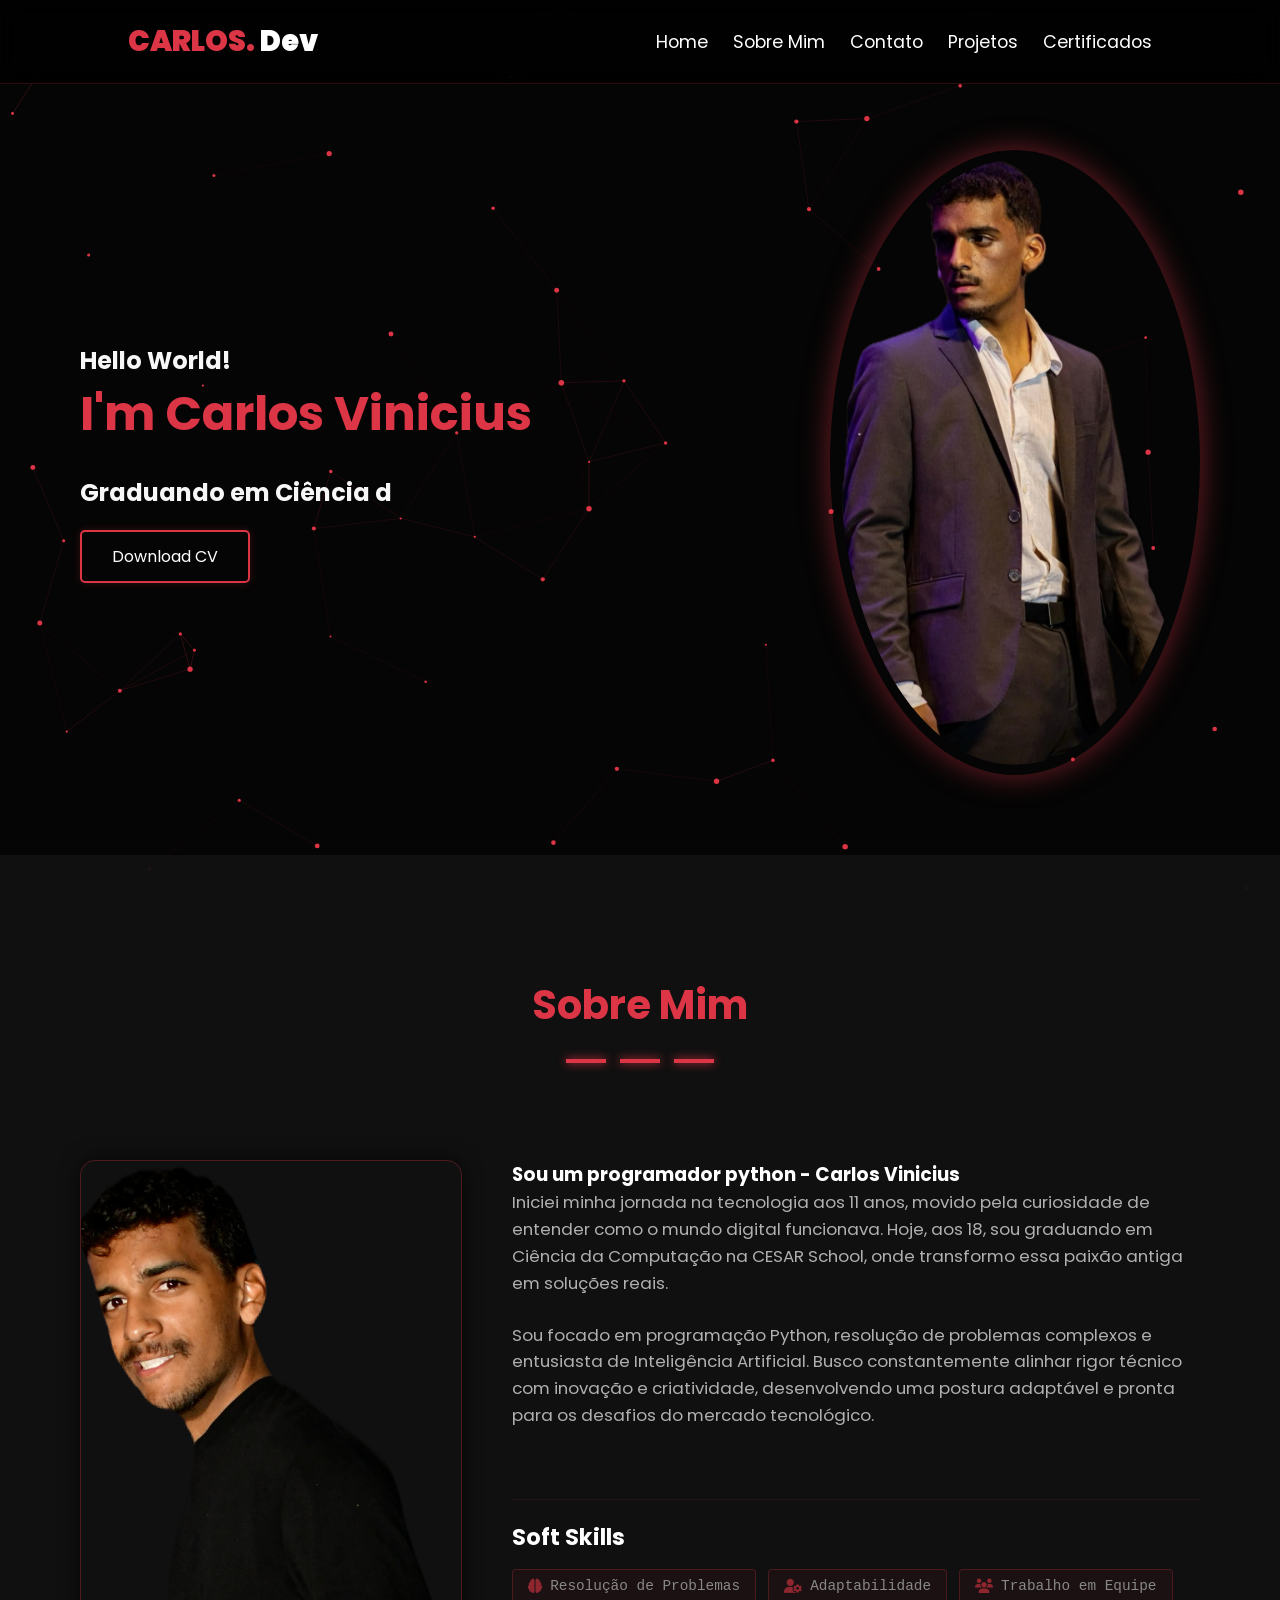
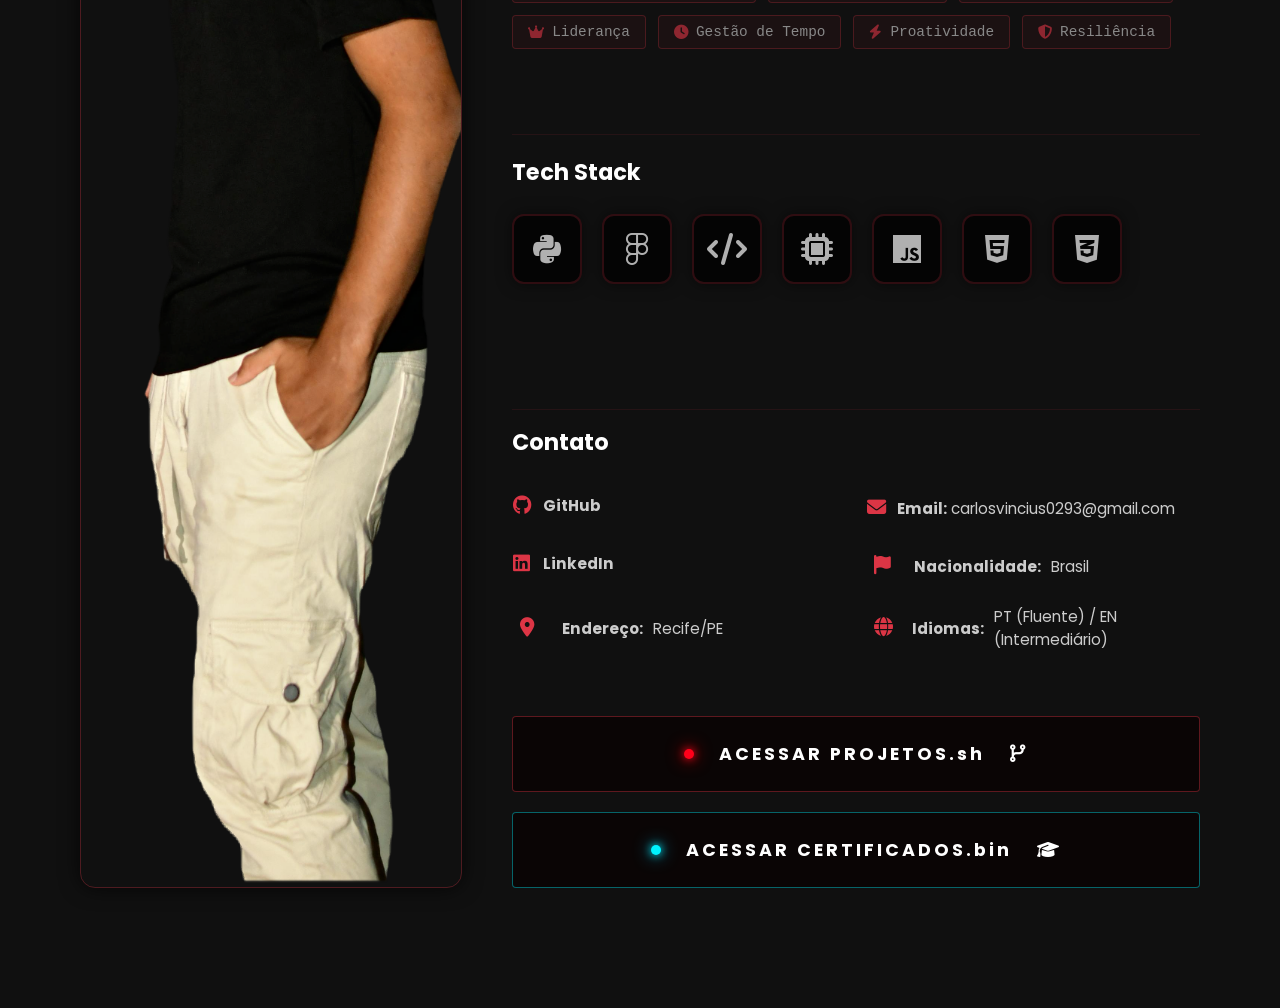
==== commit a550ce98: "tamanho do sobre mim" ====
--- a/index.html
+++ b/index.html
@@ -46,7 +46,7 @@
         <article id="sobre" aria-label="seção sobre mim" class="sobre">
             
             <div class="sobre_titulo">
-                <h2>Sobre Mim</h1>
+                <h1>Sobre Mim</h1>
                <div role="group" aria-label="Seção de botões">
                     <span></span>
                     <span></span>
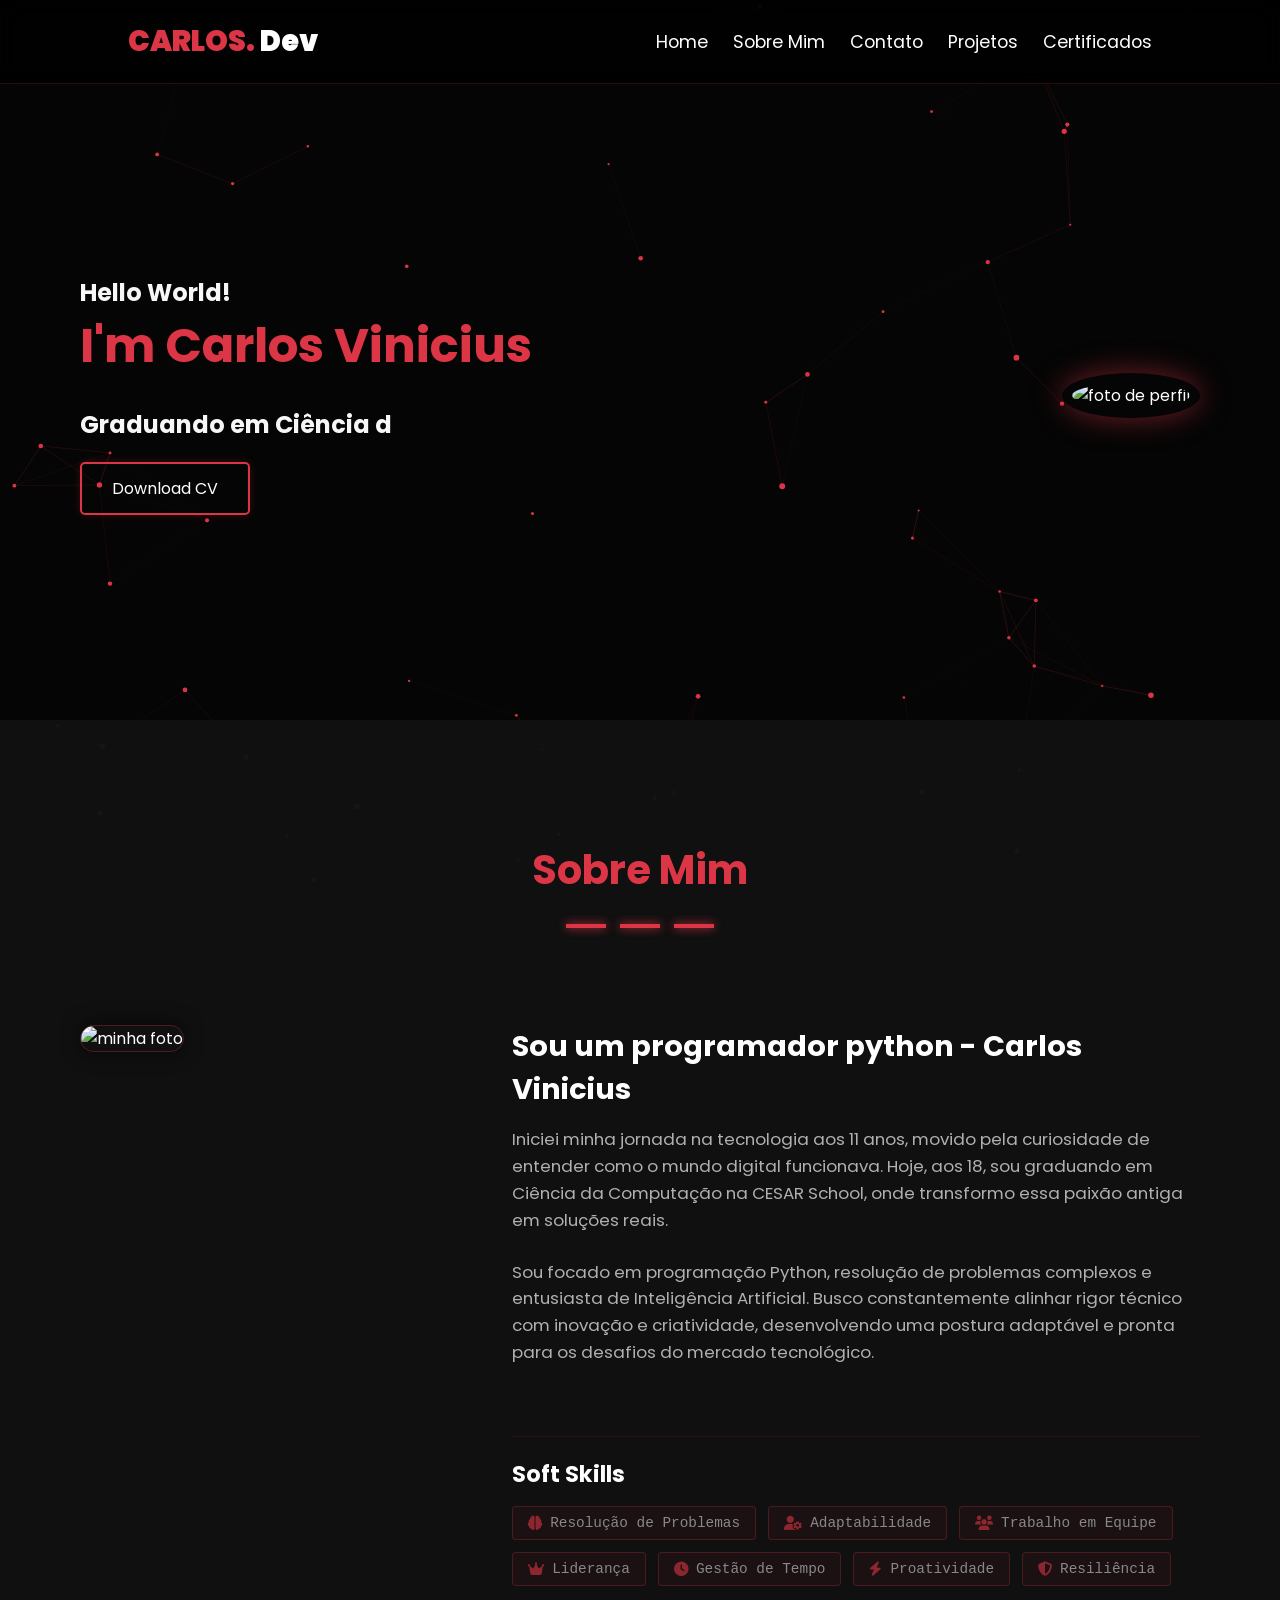
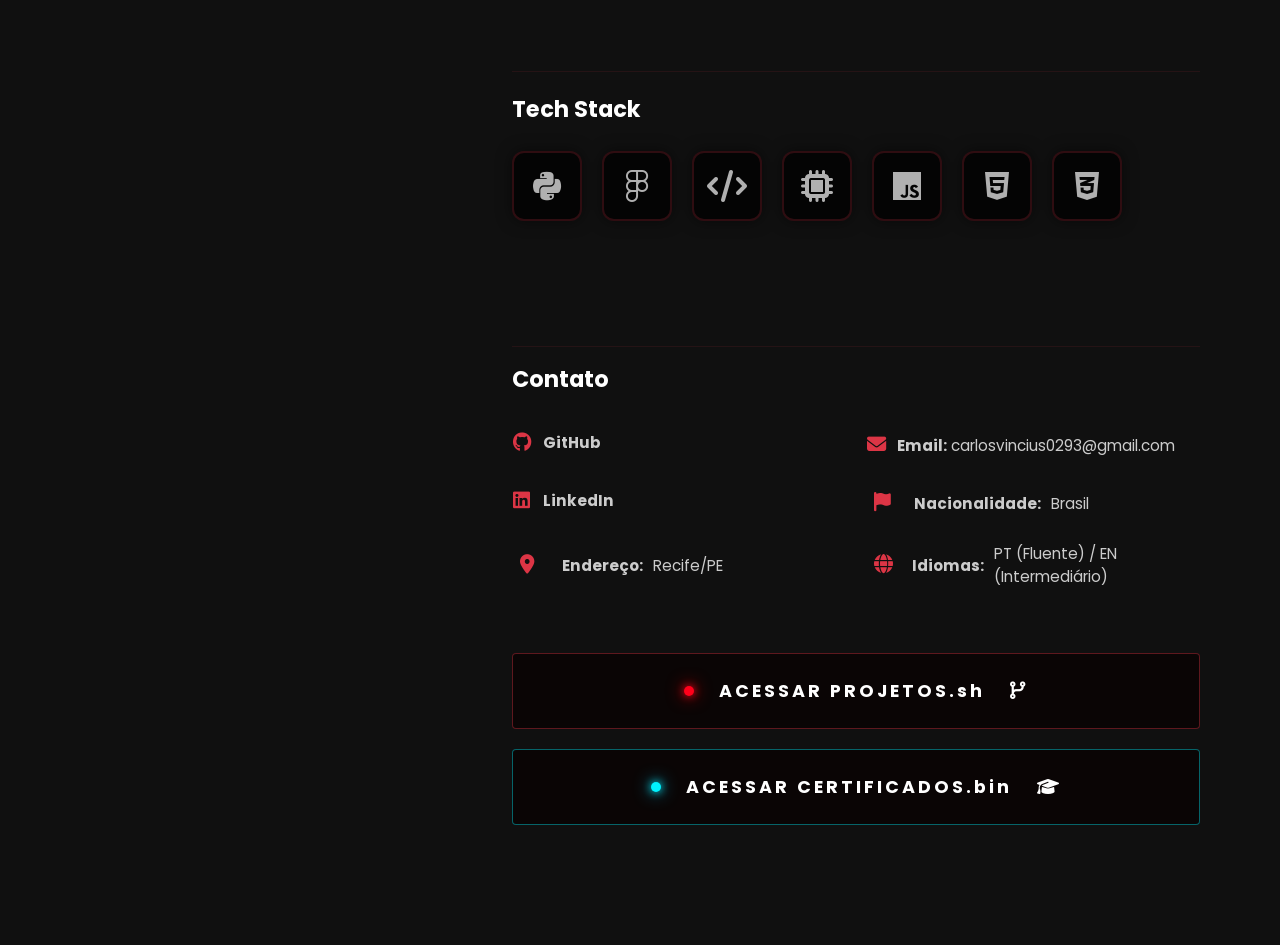
==== commit 57431465: "mais correção" ====
--- a/index.html
+++ b/index.html
@@ -32,13 +32,13 @@
     <section id="home" aria-label="seção curriculo" class="section-div">
         <div>
             <h2>Hello World!</h2>
-            <h2 class="digitando">I'm Carlos Vinicius</h3>
+            <h2 class="digitando">I'm Carlos Vinicius</h2>
             <br>
             <h2 id="typed"></h2>
             <a href="#" class="btn-cv">Download CV</a>
         </div>
         <div class="foto-container">
-            <img src="imagens/minhas_fotos /1.PNG" alt="foto de perfil">
+            <img src="imagens/minhas_fotos/1.PNG" alt="foto de perfil">
         </div>
     </section>
 
@@ -55,7 +55,7 @@
             </div>
             
             <div class="foto-container-sobre">
-                <img src="imagens/minhas_fotos /3.PNG" alt="minha foto">
+                <img src="imagens/minhas_fotos/3.PNG" alt="minha foto">
             </div>
 
             <div class="sobre_conteudo">
@@ -63,7 +63,7 @@
                 <div class="sobre_texto" id="sobre-texto-inicio">
                     
                     <div id="alvo-sobre" style="scroll-margin-top: 255px;"></div>
-                    <h3>Sou um programador python - Carlos Vinicius</h3>
+                    <h1>Sou um programador python - Carlos Vinicius</h1>
                     <p>Iniciei minha jornada na tecnologia aos 11 anos, movido pela curiosidade de entender como o mundo digital funcionava. Hoje, aos 18, sou graduando em Ciência da Computação na CESAR School, onde transformo essa paixão antiga em soluções reais.</p>
                     <br>
                     <p>Sou focado em programação Python, resolução de problemas complexos e entusiasta de Inteligência Artificial. Busco constantemente alinhar rigor técnico com inovação e criatividade, desenvolvendo uma postura adaptável e pronta para os desafios do mercado tecnológico.</p>
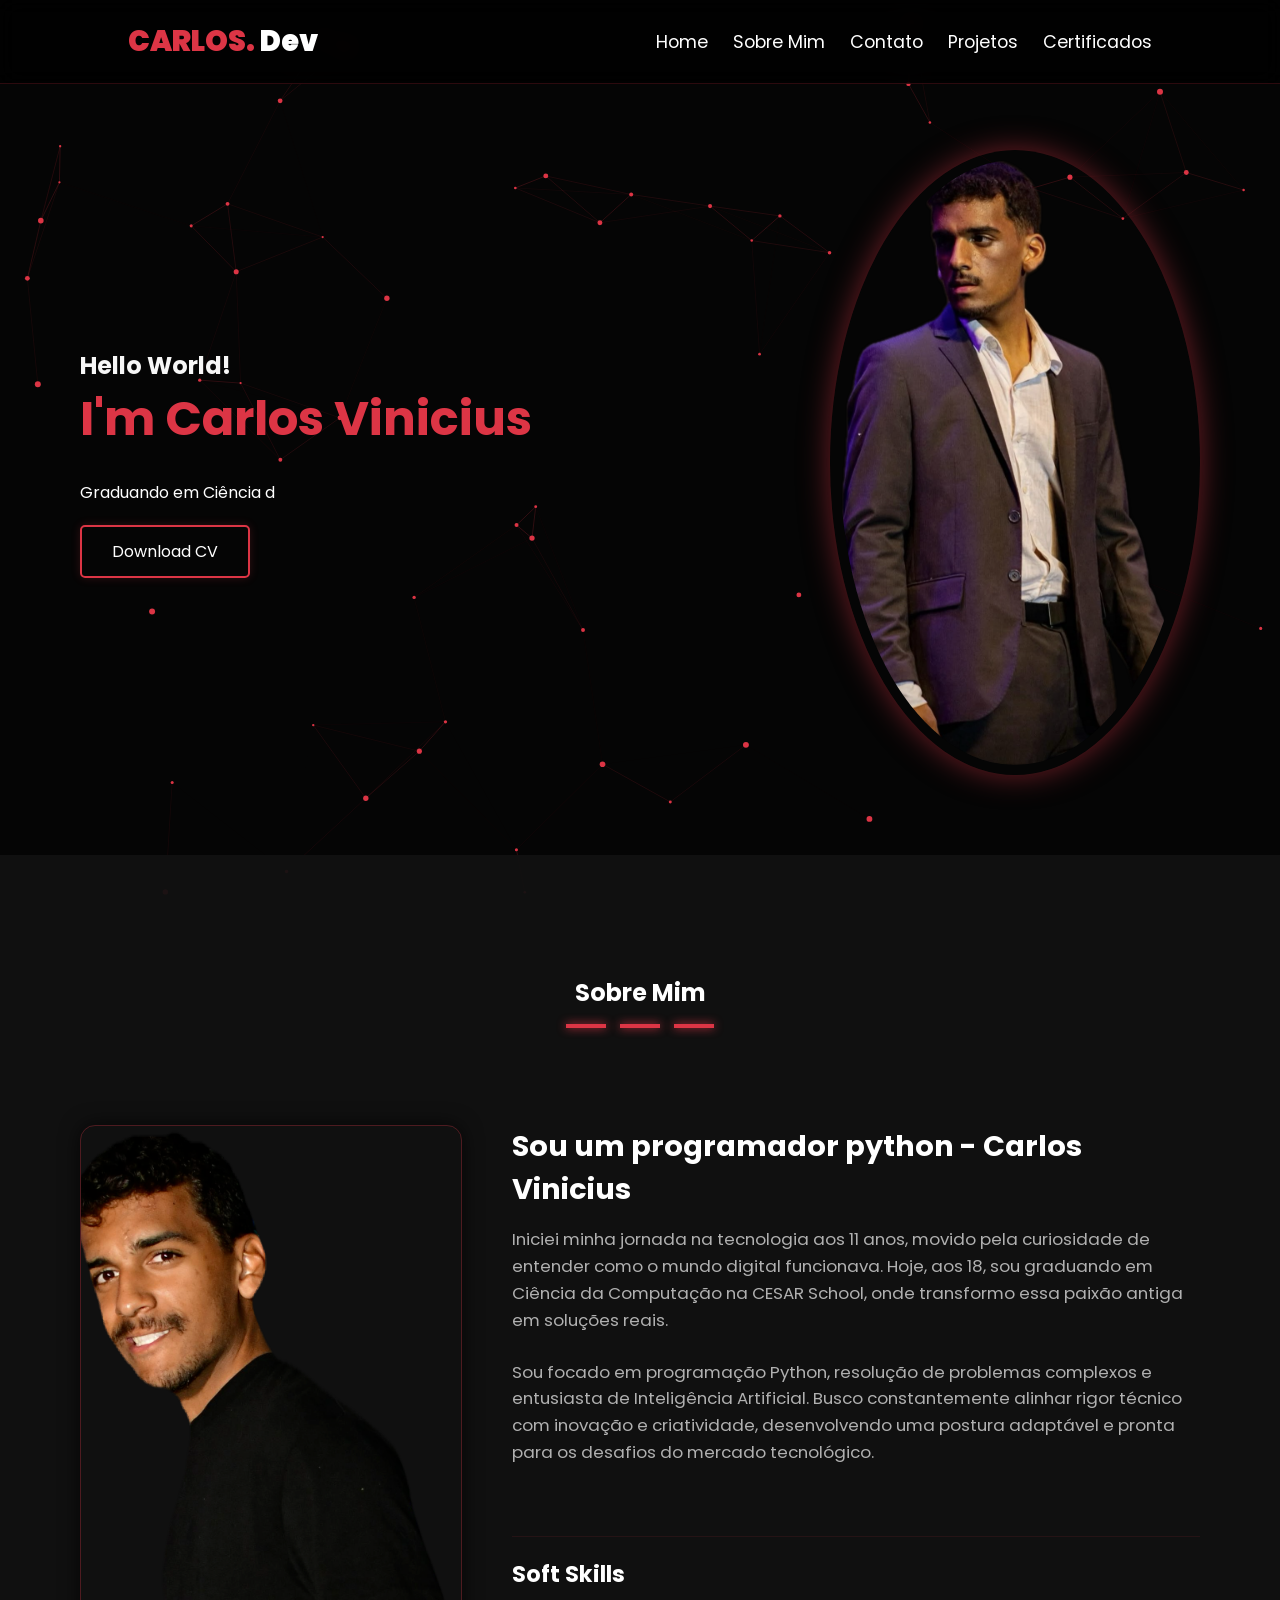
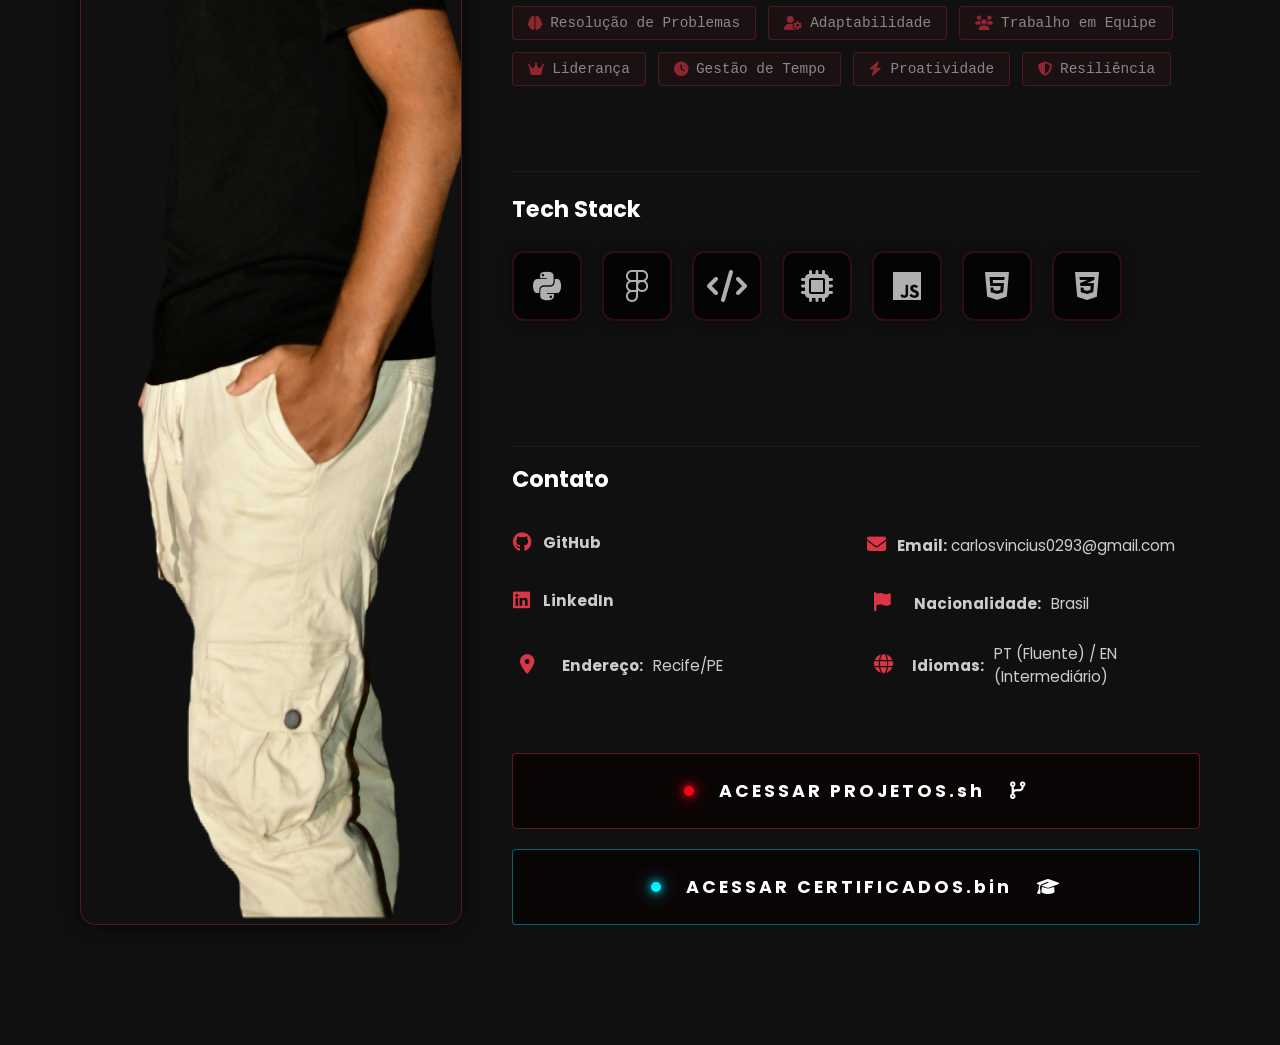
==== commit 53b047d3: "outras atualizacoes" ====
--- a/index.html
+++ b/index.html
@@ -34,11 +34,11 @@
             <h2>Hello World!</h2>
             <h2 class="digitando">I'm Carlos Vinicius</h2>
             <br>
-            <h2 id="typed"></h2>
+            <div id="typed" role="heading" aria-level="2" class="h2"></div>
             <a href="#" class="btn-cv">Download CV</a>
         </div>
         <div class="foto-container">
-            <img src="imagens/minhas_fotos/1.PNG" alt="foto de perfil">
+            <img src="imagens/minhas_fotos /1.PNG" alt="foto de perfil">
         </div>
     </section>
 
@@ -46,7 +46,7 @@
         <article id="sobre" aria-label="seção sobre mim" class="sobre">
             
             <div class="sobre_titulo">
-                <h1>Sobre Mim</h1>
+                <h2>Sobre Mim</h2>
                <div role="group" aria-label="Seção de botões">
                     <span></span>
                     <span></span>
@@ -55,7 +55,7 @@
             </div>
             
             <div class="foto-container-sobre">
-                <img src="imagens/minhas_fotos/3.PNG" alt="minha foto">
+                <img src="imagens/minhas_fotos /3.PNG" alt="minha foto">
             </div>
 
             <div class="sobre_conteudo">
@@ -137,11 +137,6 @@
                     <p style="padding-left: 8px;"><i class="fa-solid fa-location-dot" style="margin-right: 12px;"></i> <strong>Endereço:</strong>Recife/PE</p>
                     <p style="padding-left: 8px;"><i class="fa-solid fa-globe" style="margin-right: 9px;"></i> <strong>Idiomas:</strong> PT (Fluente) / EN (Intermediário)</p>
 
-                   
-
-                        
-
-
             </div>
 
             <div class="projetos-actions" style="margin-top: 25px;">
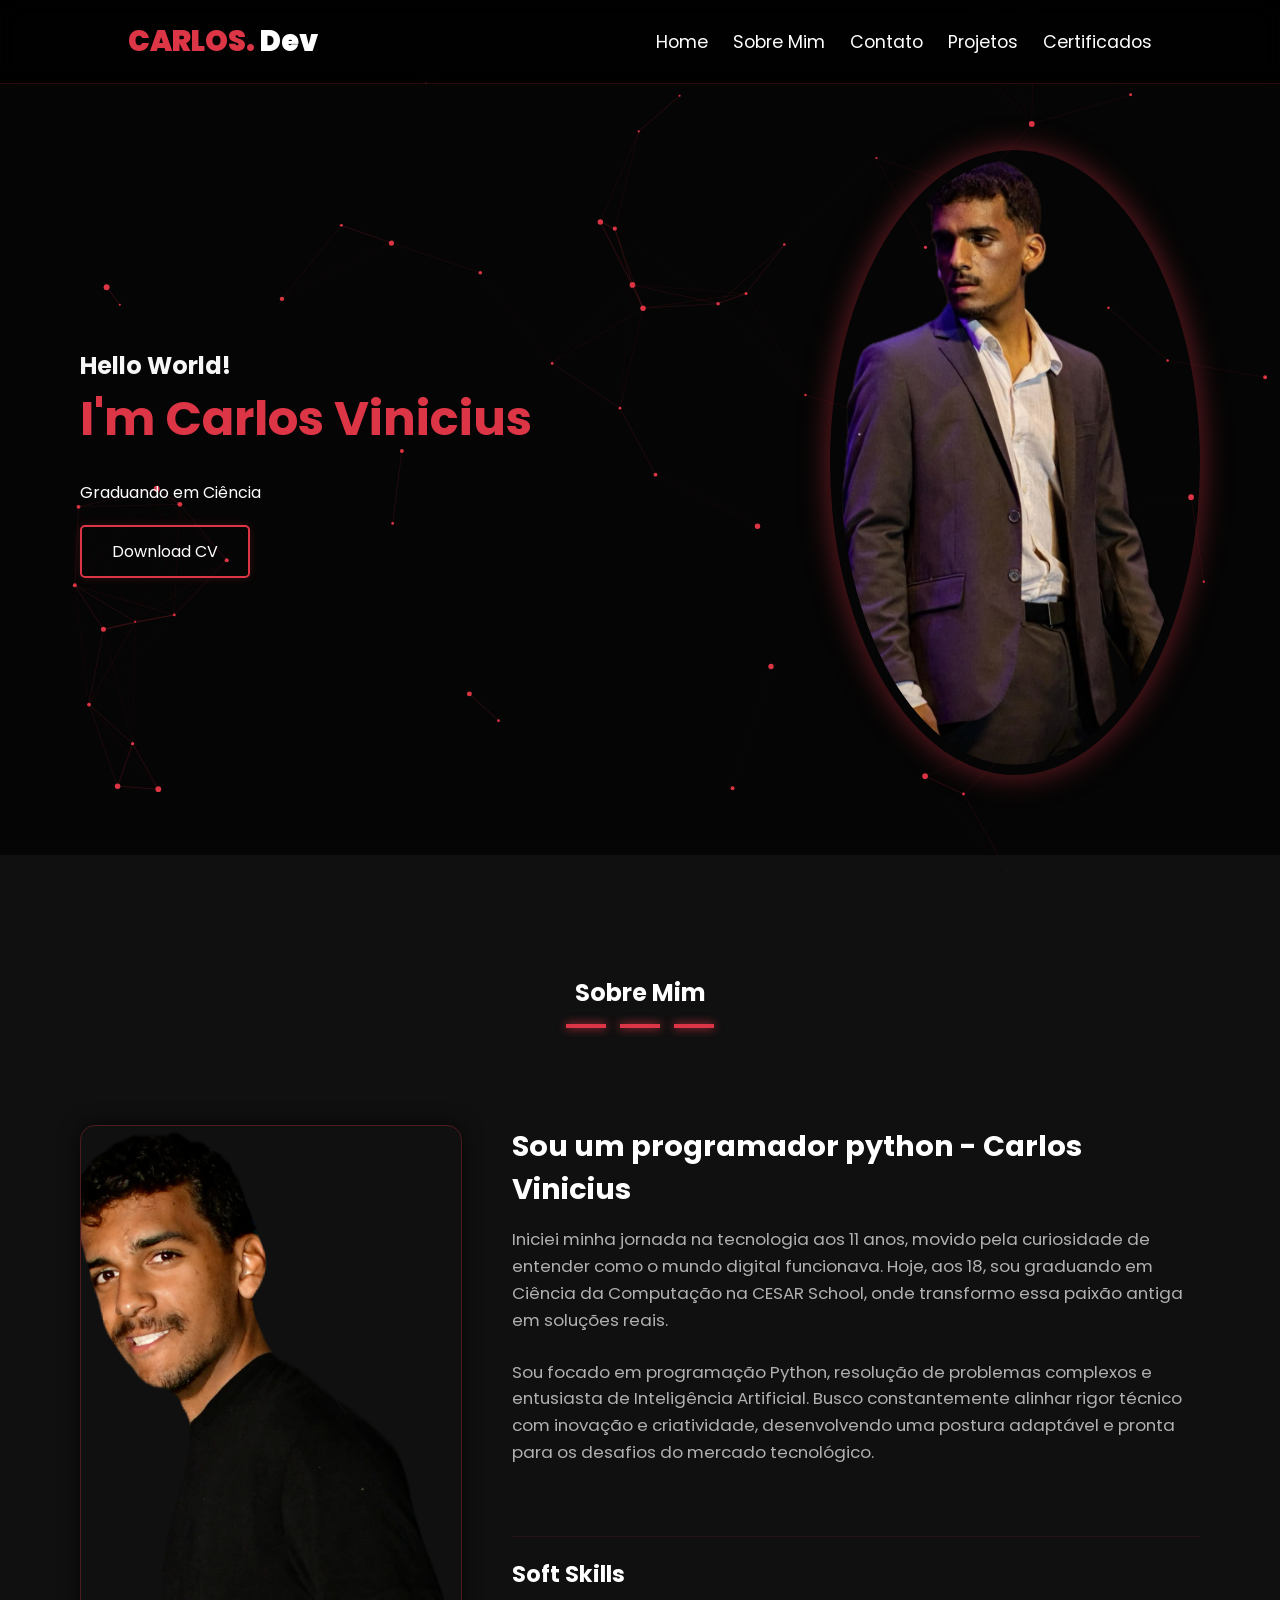
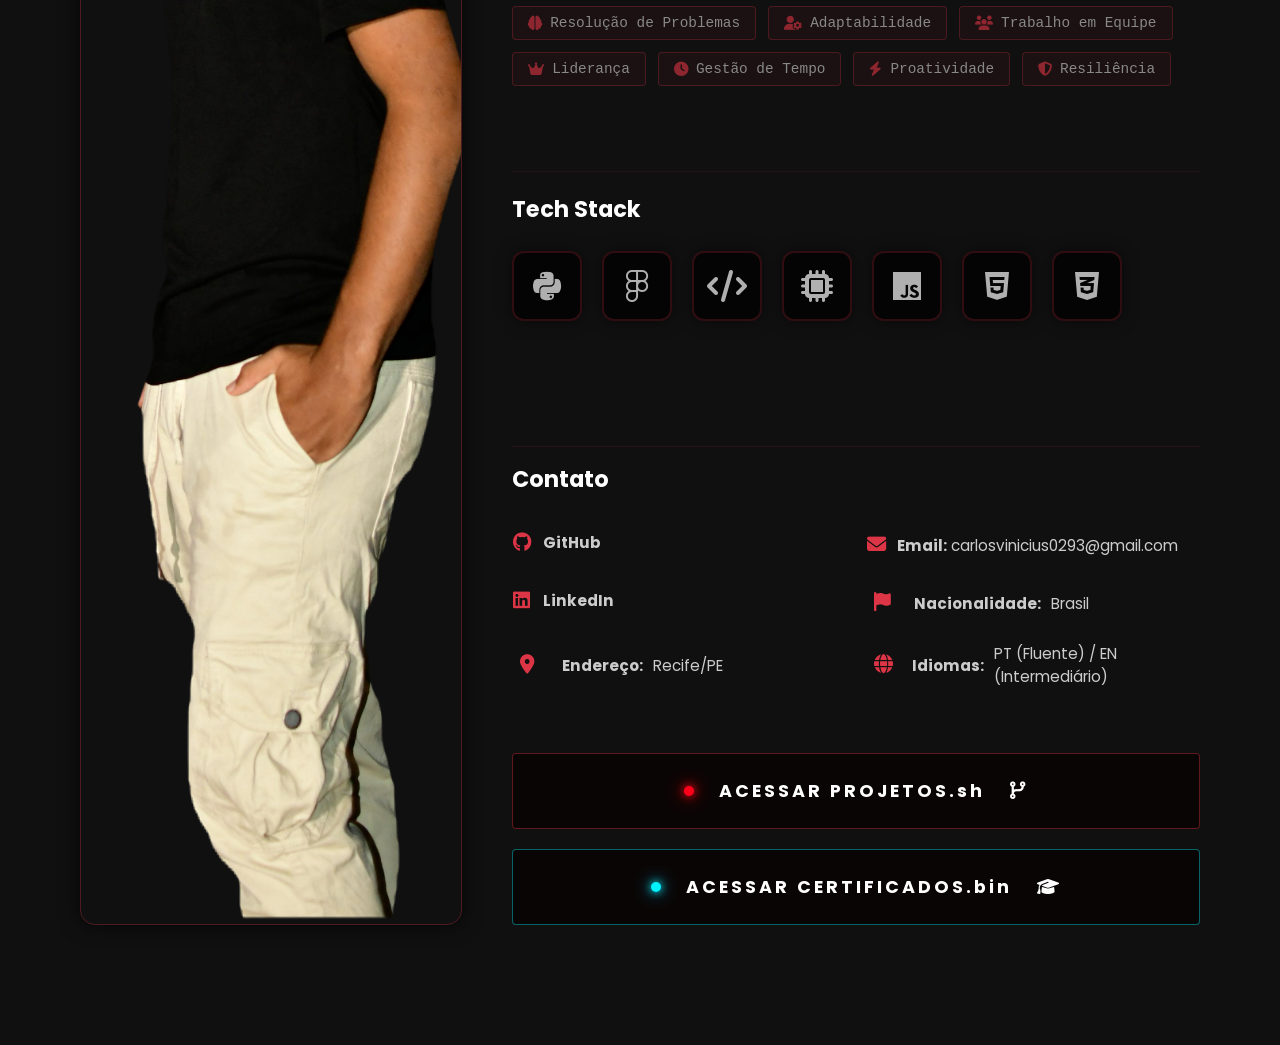
==== commit 380e9599: "Atualização de projetos" ====
--- a/index.html
+++ b/index.html
@@ -113,13 +113,13 @@
                         </a>
                     </p>
                     <p style="margin-left: -8px; margin-top: 0;">
-                        <a href="mailto:carlosvincius0293@gmail.com"
+                        <a href="mailto:carlosvinicius0293@gmail.com"
                         target="_blank"
                         rel="noopener noreferrer"
                         class="contato-link email-hover"
                         title="Enviar E-mail">
                         <i class="fa-solid fa-envelope"></i>
-                        <strong>Email:</strong>&nbsp;carlosvincius0293@gmail.com
+                        <strong>Email:</strong>&nbsp;carlosvinicius0293@gmail.com
                     </a>
                 </p>
                     <p style="margin-left: -8px; margin-bottom: 5px;">
--- a/style.css
+++ b/style.css
@@ -1,6 +1,3 @@
-/* ==========================================================================
-   MINHAS CONFIGURAÇÕES GERAIS E RESET DE PADDING/MARGIN
-   ========================================================================== */
 @import url('https://fonts.googleapis.com/css2?family=Poppins:wght=200;300;400;700;900&display=swap');
 
 * {
@@ -19,9 +16,6 @@
     overflow-x: hidden; /* Evita que o site crie aquela barra de rolagem horizontal horrorosa */
 }
 
-/* ==========================================================================
-   MEU CANVAS DE FUNDO (PARTÍCULAS GERADAS VIA JS)
-   ========================================================================== */
 #cyber-bg {
     position: fixed; /* Fixa o fundo na tela para ele não rodar junto com o scroll */
     top: 0;
@@ -32,9 +26,6 @@
     pointer-events: none; /* Faz o mouse ignorar o canvas (consegue clicar nos links por cima dele) */
 }
 
-/* ==========================================================================
-   HEADER (BARRA DE NAVEGAÇÃO SUPERIOR FIXED)
-   ========================================================================== */
 header {
     background-color: rgba(0, 0, 0, 0.8); /* Fundo preto com transparência para o efeito blur */
     backdrop-filter: blur(10px); /* Efeito de vidro jateado (desfoca o que passa por trás) */
@@ -98,9 +89,6 @@
     box-shadow: 0 0 10px #dc3545; /* Brilho neon na linha */
 }
 
-/* ==========================================================================
-   SEÇÃO HOME (BOAS-VINDAS E APRESENTAÇÃO PRINCIPAL)
-   ========================================================================== */
 .section-div {
     animation: inicializar .7s forwards; /* Dispara a animação de surgir de cima para baixo */
     display: flex;
@@ -157,9 +145,6 @@
     display: block;
 }
 
-/* ==========================================================================
-   SEÇÃO SOBRE MIM e ARTIGOS DE CONTEÚDO
-   ========================================================================== */
 main {
     background-color: rgba(17, 17, 17, 0.95); /* Fundo um pouco mais claro que o body para criar camadas */
     padding: 80px 0;
@@ -249,9 +234,6 @@
     width: 20px; /* Fixa uma largura para os textos começarem todos na mesma coluna horizontal */
 }
 
-/* ==========================================================================
-   MEUS CONTAINERS DE SKILLS (TECH STACK / HARD SKILLS)
-   ========================================================================== */
 .skills-container {
     margin-top: 10px;
     border-top: 1px solid rgba(220, 53, 69, 0.1);
@@ -333,9 +315,6 @@
 .icon-box:nth-child(6) { animation-delay: 2s; }
 .icon-box:nth-child(7) { animation-delay: 2.4s; }
 
-/* ==========================================================================
-   ESTILO DO BOTÃO ANTIGO DE PROJETOS (Mantido para compatibilidade histórica do tema)
-   ========================================================================== */
 .projetos-link-container {
     margin-top: 30px;
     border-top: 1px solid rgba(220, 53, 69, 0.1);
@@ -378,9 +357,6 @@
     color: #fff;
 }
 
-/* ==========================================================================
-   MINHAS MARGENS TÁTICAS PARA AJUSTAR O ALVO DOS LINKS DE SCROLL INTERNO
-   ========================================================================== */
 /* Evita que o cabeçalho fixo tampe o início dos títulos ao usar links com '#' */
 #alvo-sobre {
     display: block;
@@ -394,9 +370,6 @@
     scroll-margin-top: 250px; 
 }
 
-/* ==========================================================================
-   ESTRUTURA DO GLITCH SCREEN: MEU SISTEMA DE TRANSIÇÃO HACKER TERMINAL
-   ========================================================================== */
 .page-overlay {
     position: fixed;
     inset: 0;
@@ -459,9 +432,6 @@
     filter: invert(0.1) sepia(0.2) saturate(2) hue-rotate(330deg); /* Altera radicalmente a paleta de cores para o vermelho instável */
 }
 
-/* ==========================================================================
-   CONTEÚDO FINAL: MEUS BOTÕES TÁTICOS GIGANTES DE PROJETOS E CERTIFICADOS
-   ========================================================================== */
 
 /* Caixa mãe que empilha verticalmente os botões .sh e .bin */
 .projetos-actions {
@@ -514,10 +484,6 @@
     transform: translateY(-2px);
 }
 
-/* ==========================================================================
-   SISTEMA DE LEDS NEON EMBUTIDOS NOS BOTÕES (MECÂNICA DE RENDER DO TEMA)
-   ========================================================================== */
-
 /* LED Vermelho padrão do painel */
 .btn-led {
     width: 10px; 
@@ -546,10 +512,6 @@
     background: #fff; 
     box-shadow: 0 0 12px #00f2fe, 0 0 25px #00f2fe, 0 0 40px #00c6ff;
 }
-
-/* ==========================================================================
-   LÓGICA MATEMÁTICA E TIMING DAS ANIMAÇÕES (KEYFRAMES)
-   ========================================================================== */
 
 /* Cria o efeito levitando suave dos cards de tecnologia */
 @keyframes flutuar {
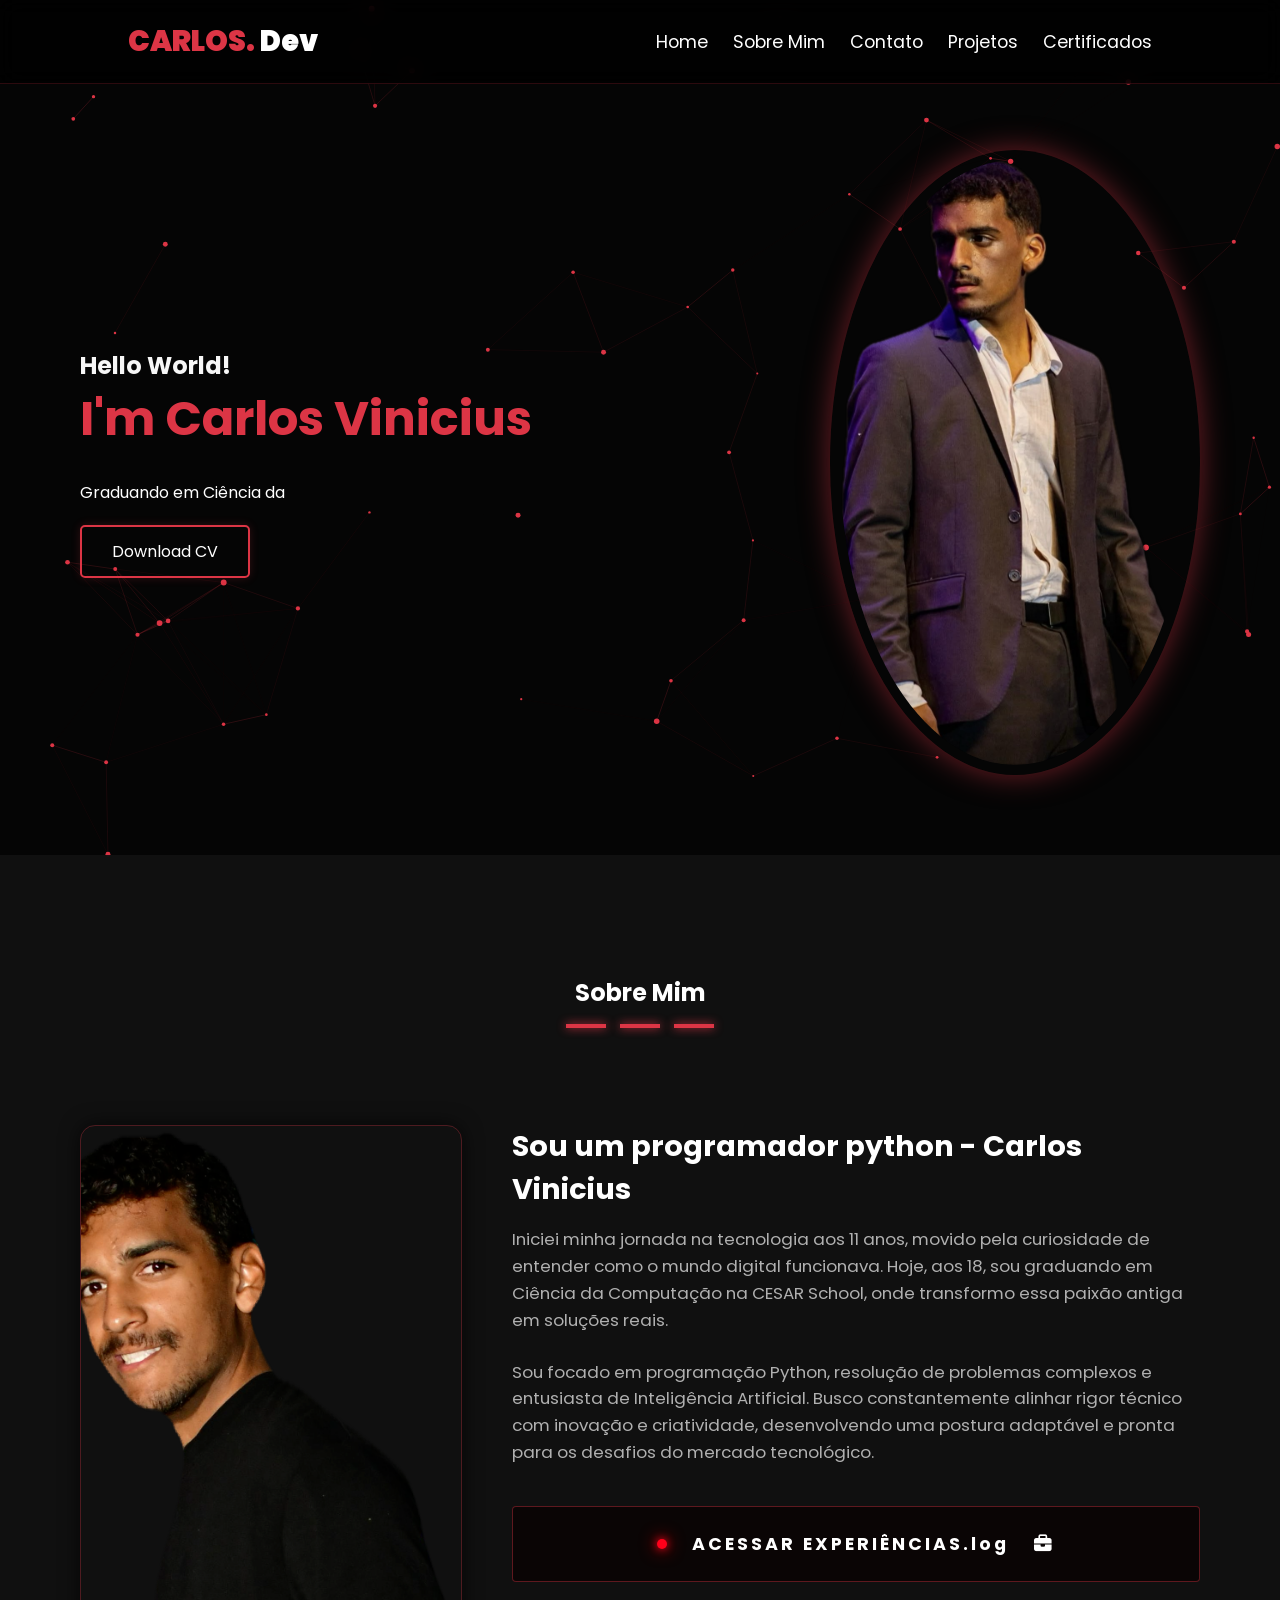
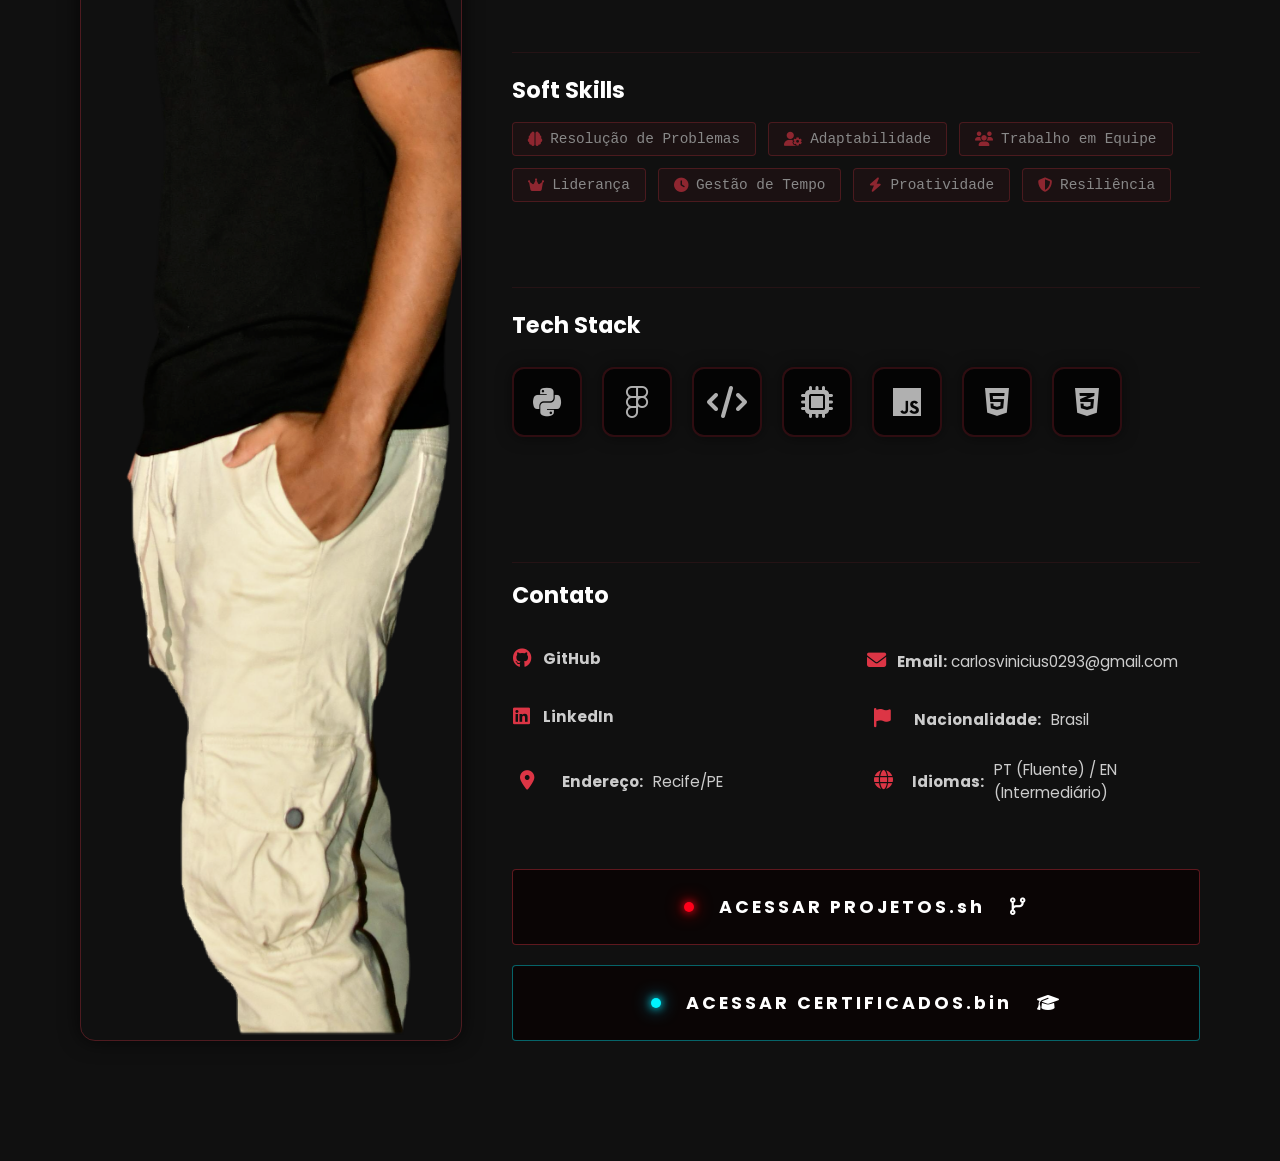
==== commit 0433d1e2: "Criação e preenchimento da pasta de cargos e experiencias" ====
--- a/index.html
+++ b/index.html
@@ -67,6 +67,14 @@
                     <p>Iniciei minha jornada na tecnologia aos 11 anos, movido pela curiosidade de entender como o mundo digital funcionava. Hoje, aos 18, sou graduando em Ciência da Computação na CESAR School, onde transformo essa paixão antiga em soluções reais.</p>
                     <br>
                     <p>Sou focado em programação Python, resolução de problemas complexos e entusiasta de Inteligência Artificial. Busco constantemente alinhar rigor técnico com inovação e criatividade, desenvolvendo uma postura adaptável e pronta para os desafios do mercado tecnológico.</p>
+                </div>
+
+                <div class="projetos-actions" style="margin-top: 0;">
+                    <a href="cargos.html" class="btn-tatico-hub">
+                        <span class="btn-led"></span>
+                        <span class="btn-text">ACESSAR EXPERIÊNCIAS.log</span>
+                        <i class="fa-solid fa-briefcase"></i>
+                    </a>
                 </div>
                 
                 <div class="skills-container" style="margin-top: 30px; margin-bottom: 15px;">
--- a/style.css
+++ b/style.css
@@ -94,12 +94,18 @@
     display: flex;
     justify-content: space-between;
     align-items: center;
+    gap: clamp(24px, 4vw, 48px);
     max-width: 1200px;
     margin: 0 auto;
     padding: 150px 40px 80px 40px; /* Padding de 150px no topo para o menu fixo não cobrir as frases */
     min-height: 80vh;
 }
 
+.section-div > div:first-child {
+    flex: 1;
+    min-width: 0;
+}
+
 .section-div div h2 {
     font-weight: 700;
     color: #f7f7f7;
@@ -107,7 +113,7 @@
 
 .section-div .digitando {
     color: #dc3545;
-    font-size: 3rem;
+    font-size: clamp(2rem, 4vw, 3rem);
 }
 
 /* Meu botão clássico de Download de Currículo */
@@ -133,6 +139,10 @@
 /* Efeito de pulso neon na moldura da minha foto redonda */
 .foto-container {
     position: relative;
+    flex: 0 1 auto;
+    width: clamp(180px, 30vw, 370px);
+    max-width: 100%;
+    min-width: 0;
     border-radius: 50%;
     padding: 10px;
     box-shadow: 0 0 30px rgba(220, 53, 69, 0.5);
@@ -140,9 +150,24 @@
 }
 
 .foto-container img {
-    max-width: 350px;
+    width: 100%;
+    height: auto;
     border-radius: 50%;
     display: block;
+}
+
+@media (max-width: 768px) {
+    .section-div {
+        flex-direction: column-reverse;
+        gap: 35px;
+        padding: 130px 24px 60px;
+        text-align: center;
+    }
+
+    .foto-container {
+        flex: 0 1 auto;
+        width: clamp(160px, 30vw, 300px);
+    }
 }
 
 main {
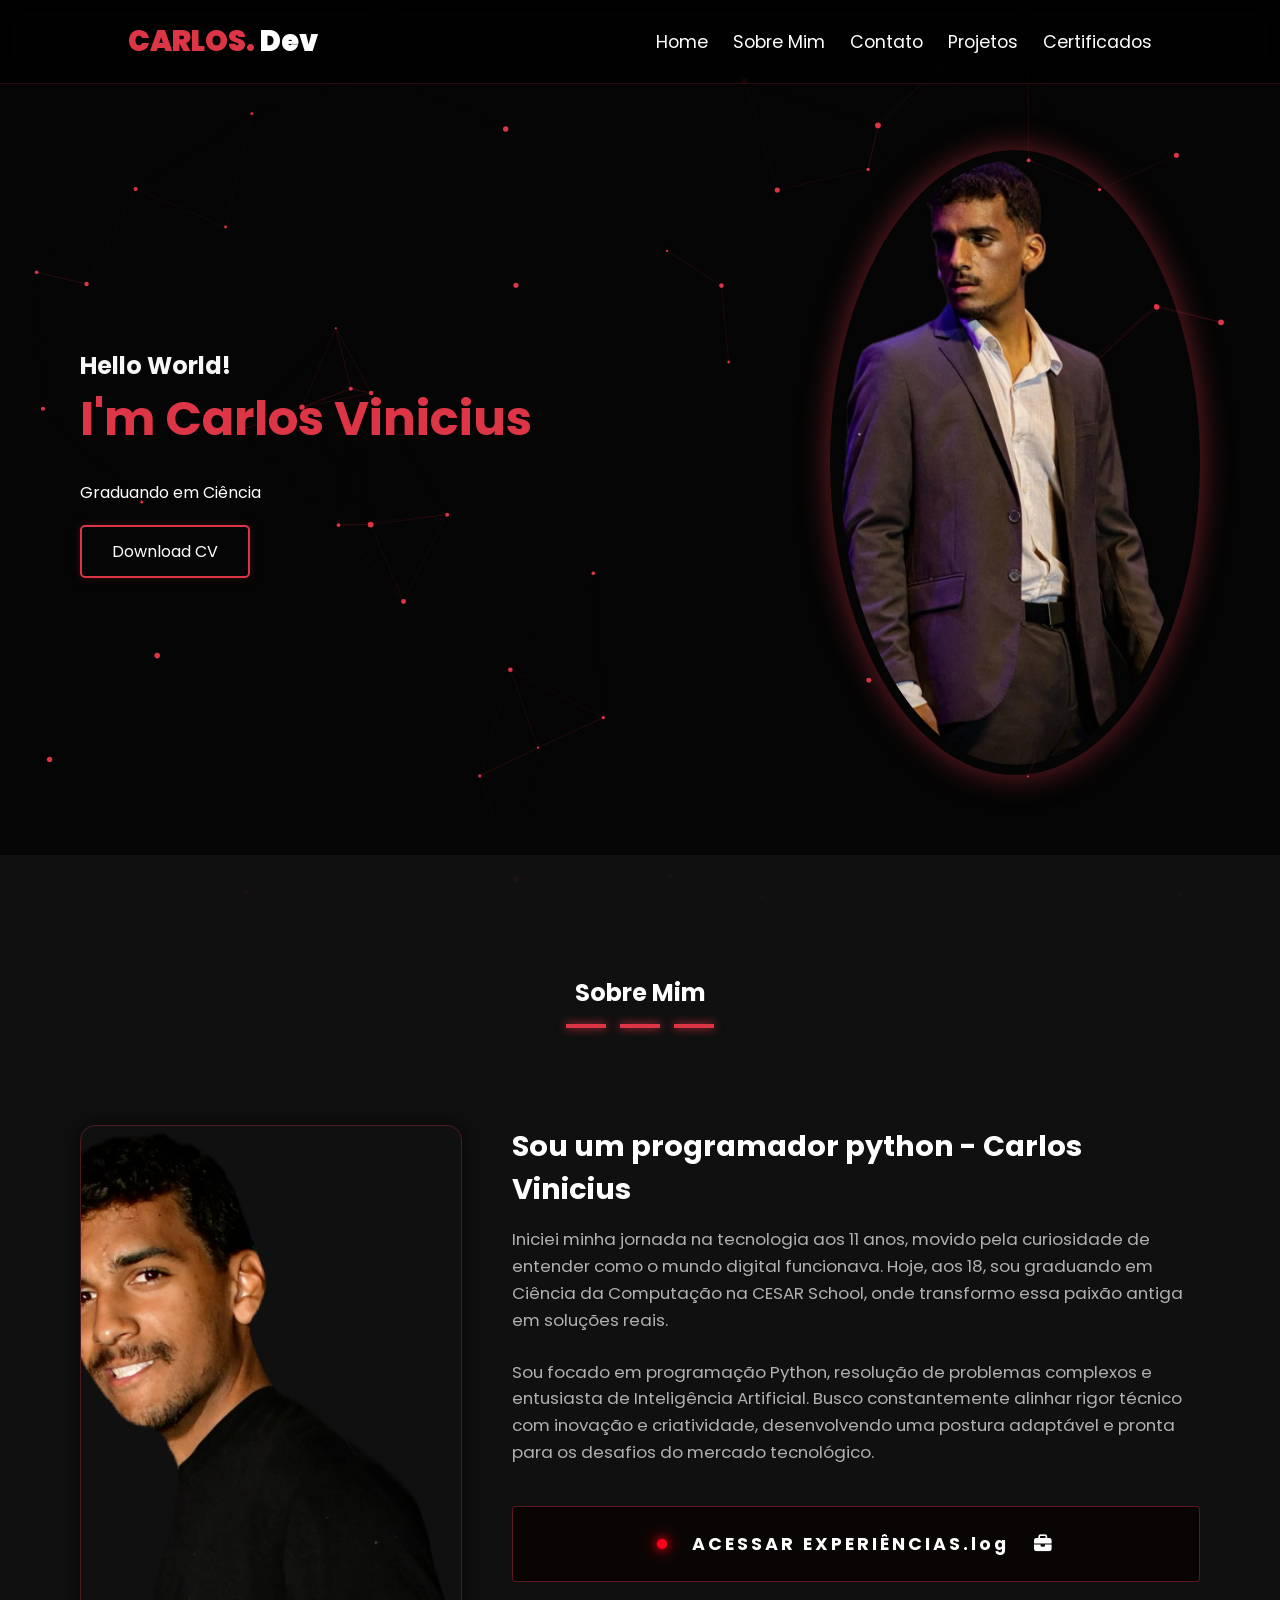
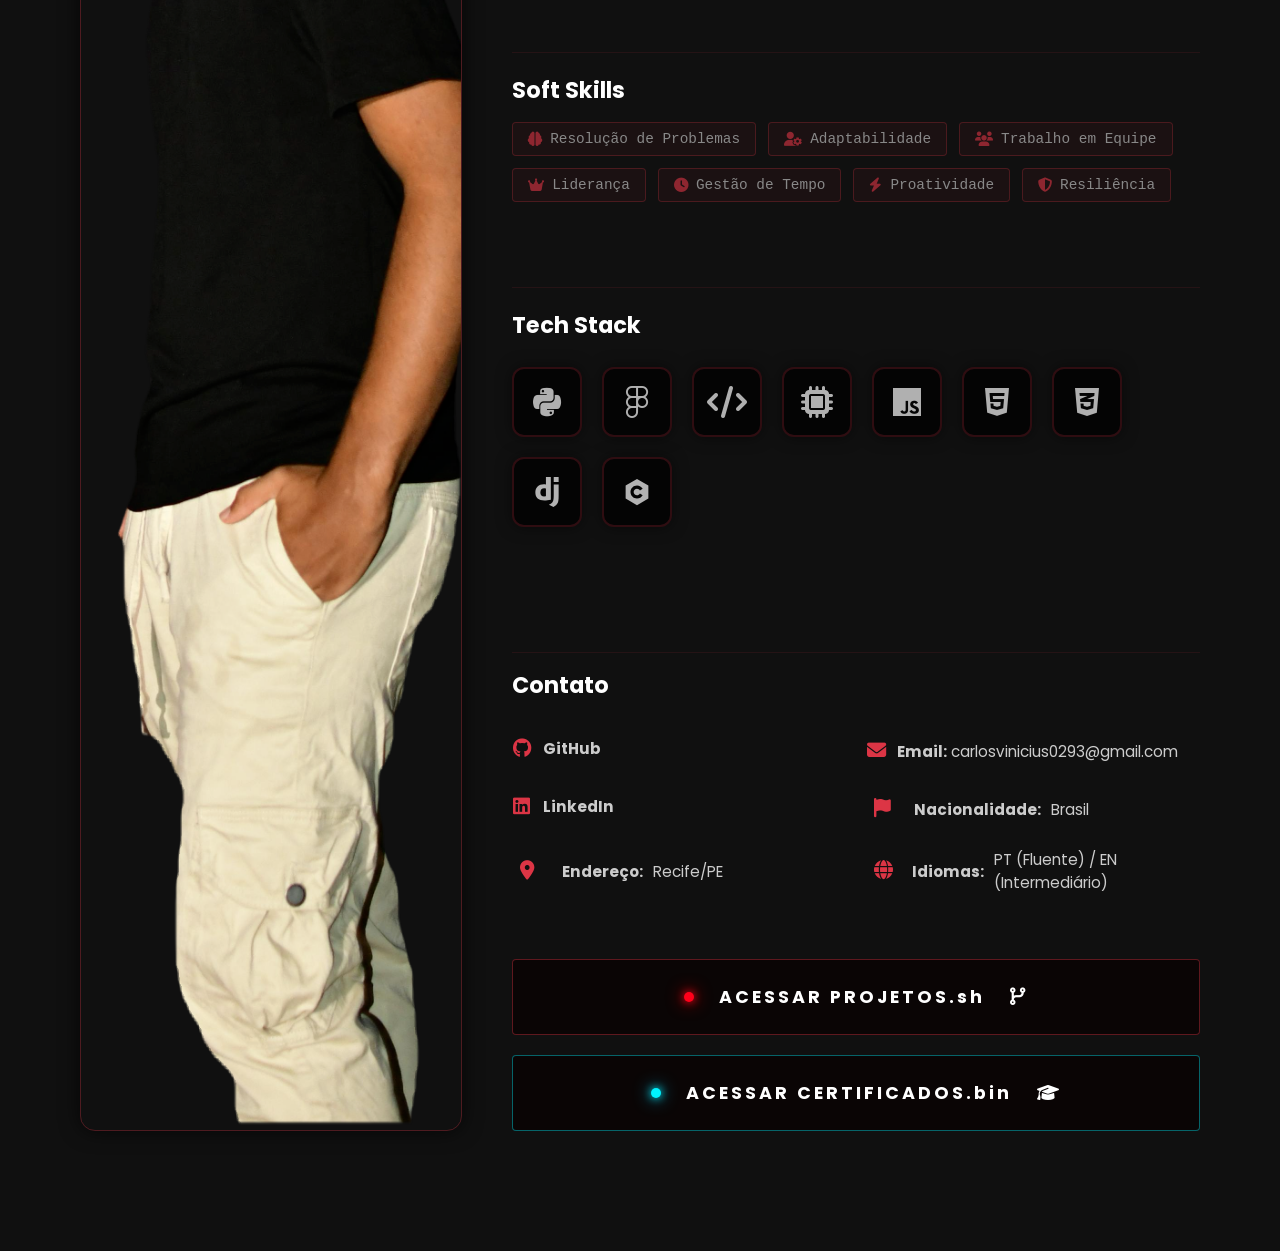
==== commit d8bbcd14: "Adiçao de novas TechStacks" ====
--- a/index.html
+++ b/index.html
@@ -100,7 +100,21 @@
                         <div class="icon-box" data-name="JavaScript"><i class="fa-brands fa-js"></i></div>
                         <div class="icon-box" data-name="HTML5"><i class="fa-brands fa-html5"></i></div>
                         <div class="icon-box" data-name="CSS3"><i class="fa-brands fa-css3-alt"></i></div>
+                    
+                        <div class="icon-box" data-name="Django">
+                            <svg xmlns="http://www.w3.org/2000/svg" viewBox="0 0 24 24" fill="currentColor" style="width: 30px; height: 30px; color: #b3b3b3;">
+                                <path d="M11.146 0h3.924v18.166c-2.013.382-3.491.535-5.096.535-4.791 0-7.288-2.166-7.288-6.32 0-4.002 2.65-6.6 6.753-6.6.637 0 1.121.05 1.707.203V0zm0 9.143a3.894 3.894 0 0 0-1.325-.204c-1.988 0-3.134 1.223-3.134 3.365 0 2.09 1.096 3.236 3.109 3.236.433 0 .79-.025 1.35-.102V9.142zM21.314 6.06v9.098c0 3.134-.229 4.638-.917 5.937-.637 1.249-1.478 2.039-3.211 2.905l-3.644-1.733c1.733-.815 2.574-1.53 3.109-2.625.561-1.121.739-2.421.739-5.835V6.059h3.924zM17.39.021h3.924v4.026H17.39V.021z"/>
+                            </svg>
+                        </div>
+
+                        <div class="icon-box" data-name="C">
+                            <svg xmlns="http://www.w3.org/2000/svg" viewBox="0 0 24 24" fill="currentColor" style="width: 30px; height: 30px; color: #b3b3b3;">
+                                <path d="M12 1.5l9.09 5.25v10.5L12 22.5l-9.09-5.25V6.75L12 1.5zm0 5.3c-2.87 0-5.2 2.33-5.2 5.2s2.33 5.2 5.2 5.2c1.95 0 3.65-1.08 4.53-2.67l-2.18-1.26c-.45.84-1.33 1.41-2.35 1.41-1.48 0-2.68-1.2-2.68-2.68s1.2-2.68 2.68-2.68c1.02 0 1.9.57 2.35 1.41l2.18-1.26C15.65 7.88 13.95 6.8 12 6.8z"/>
+                            </svg>
+                        </div>
+
                     </div>
+
                 </div>
                 
                 <div id="alvo-contato" style="scroll-margin-top: 130px;"></div>
--- a/style.css
+++ b/style.css
@@ -675,4 +675,10 @@
     color: #0A66C2 !important;
     text-shadow: 0 0 8px #0A66C2;
 }
-                        +                        
+.icon-box svg {
+    width: 1em;
+    height: 1em;
+    font-size: inherit; /* Herda o mesmo tamanho definido para o <i> no .icon-box */
+    color: inherit;     /* Herda o mesmo tom cinza dos outros ícones */
+}
